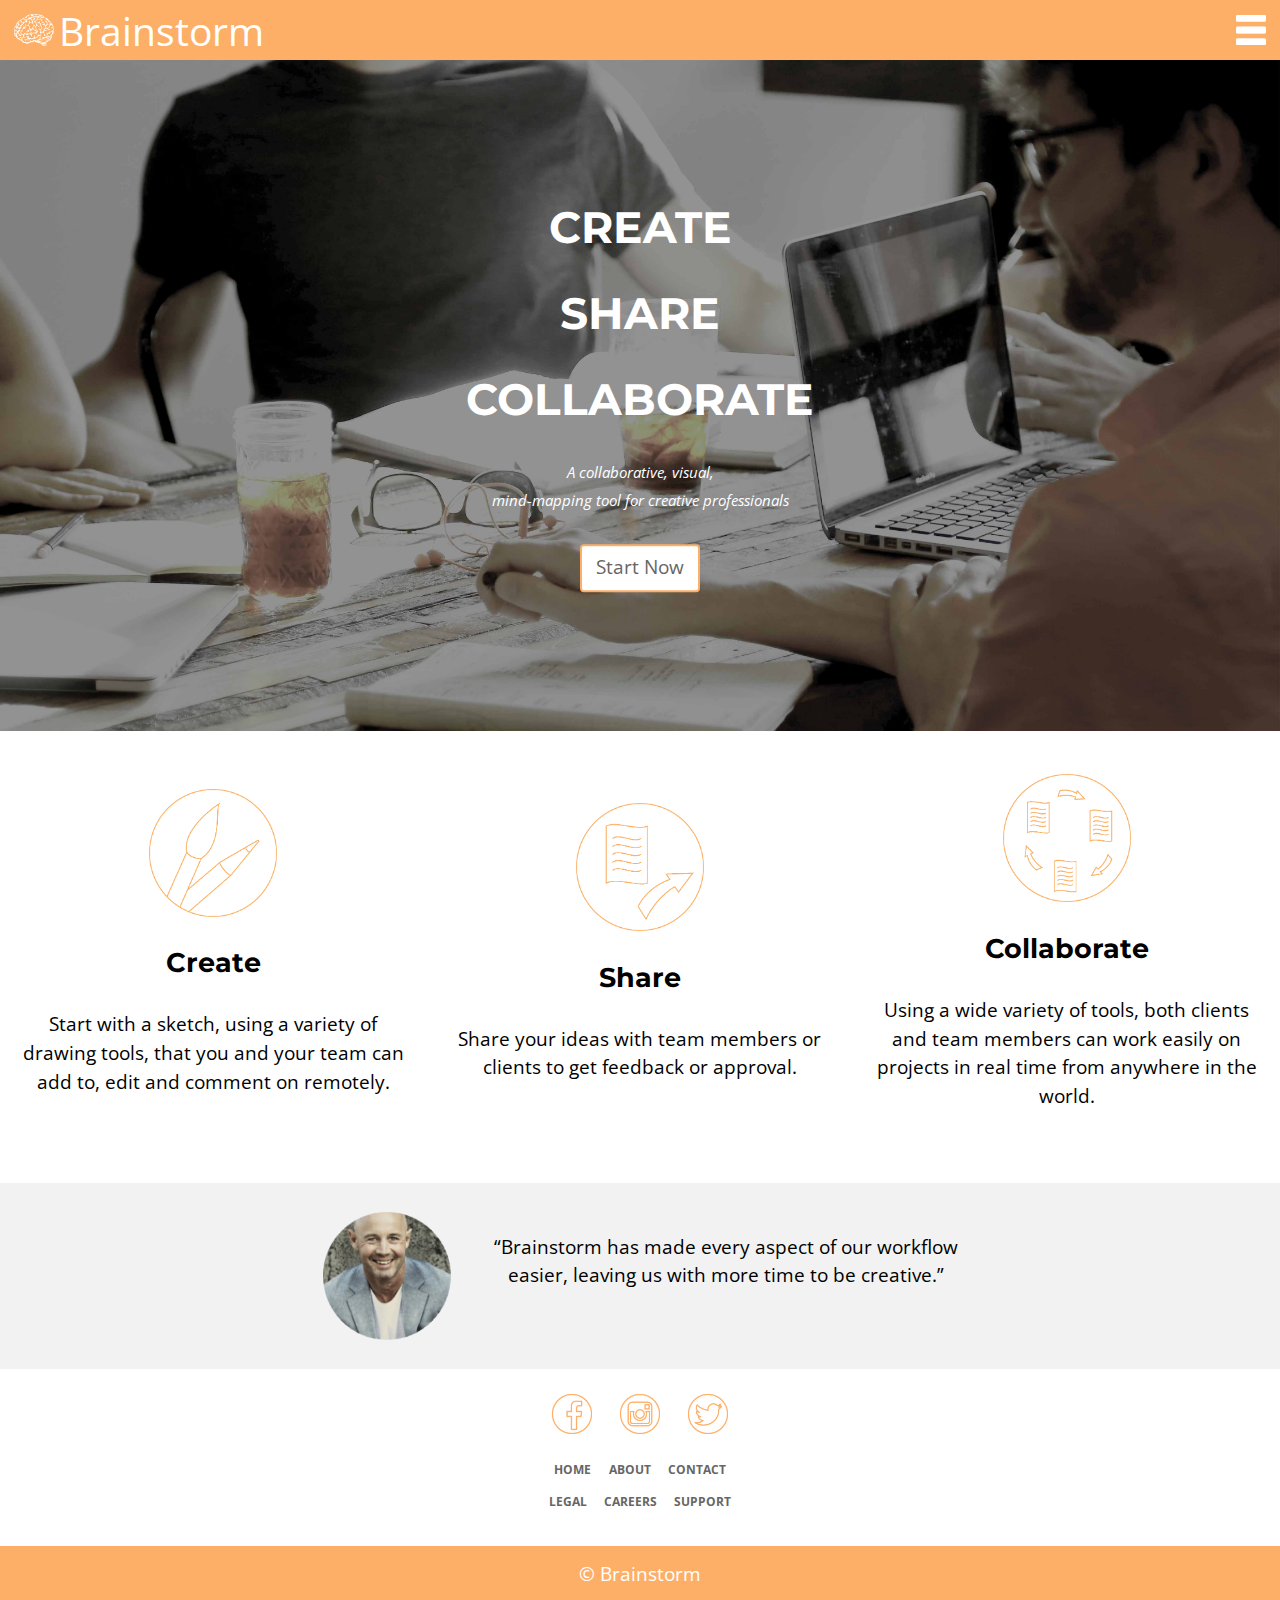
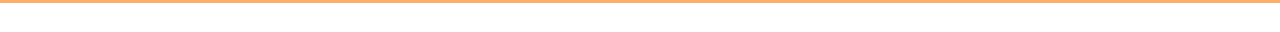
==== index.html @ b79a0430 "Added images and fixed some errors" ====
<!DOCTYPE html>
<html lang="en-ca">
<head>
  <meta charset="utf-8">
  <title>Brainstorm</title>
  <meta name="handheldfriendly" content="true">
  <meta name="mobileoptimized" content="240">
  <meta name="viewport" content="width=device-width,initial-scale=1">
  <link href="css/modules.css" rel="stylesheet">
  <link href="css/grid.css" rel="stylesheet">
  <link href="css/type.css" rel="stylesheet">
  <link href="css/main.css" rel="stylesheet">
  <link href="https://fonts.googleapis.com/css?family=Montserrat:700|Open+Sans:400,400i,700" rel="stylesheet">
</head>
<body>

  <header>
    <div class="grid grid-middle gutter-half headerbar">
      <div class="unit xs-3-4">
        <div class="pad-t-1-2 logowrapper">
          <a href="index.html"><img class="logo" src="images/logo.png" alt=""></a>
        </div>
        <p class="brain zetta push-quarter"><a href="index.html">Brainstorm</a></p>
      </div>
      <div class="unit text-right xs-1-4">
        <nav class="relative">
          <input type="checkbox" class="nav-check" id="nav-check">
          <label class="nav-label pad-t-1-2 pad-b-1-2" for="nav-check">
            <img class="nav-open" src="images/toggle-icon.png" alt="Open Navigation">
            <img class="nav-close" src="images/toggle-close.png" alt="Close Navigation">
          </label>
          <ul class="nav list-group-inline">
            <li class="milli"><a href="features.html">FEATURES</a></li>
            <li class="milli"><a href="pricing">PRICING</a></li>
            <li class="milli"><a href="log-in.html">LOG IN</a></li>
            <li><a class="btn signup-btn" href="sign-up.html">Sign Up</a></li>
          </ul>
        </nav>
      </div>
    </div>
    <div class="push relative">
      <img class="img-1 img-flex" src="images/banner-xsmall.jpg" alt="">
      <img class="img-2 img-flex" src="images/banner-small.jpg" alt="">
      <img class="img-3 img-flex" src="images/banner-medium.jpg" alt="">
      <img class="img-4 img-flex" src="images/banner-large.jpg" alt="">
      <img class="img-5 img-flex" src="images/banner-xlarge.jpg" alt="">
      <div class="absolute pin-c text-center">
        <h1 class="yotta">CREATE</h1>
        <h2 class="yotta">SHARE</h2>
        <h2 class="yotta">COLLABORATE</h2>
        <p class="micro value italic">A collaborative, visual,<br>mind-mapping tool for creative professionals</p>
        <div><a class="btn" href="sign-up.html">Start Now</a></div>
      </div>
    </div>
  </header>

  <main class="grid grid-middle">
    <div class="push island-half text-center unit xs-1 s-1 m-1-2 l-1-3 xl-1-3">
      <i class="icon push i-128"><img src="images/icon-create.png" alt=""></i>
      <h3>Create</h3>
      <p>Start with a sketch, using a variety of drawing tools, that you and your team can add to, edit and comment on remotely.</p>
    </div>
    <div class="push island-half text-center unit xs-1 s-1 m-1-2 l-1-3 xl-1-3">
      <i class="icon push i-128"><img src="images/icon-share.png" alt=""></i>
      <h3>Share</h3>
      <p>Share your ideas with team members or clients to get feedback or approval.</p>
    </div>
    <div class="push island-half text-center unit xs-1 s-1 m-1 l-1-3 xl-1-3">
      <i class="icon push i-128"><img src="images/icon-collaborate.png" alt=""></i>
      <h3>Collaborate</h3>
      <p>Using a wide variety of tools, both clients and team members can work easily on projects in real time from anywhere in the world. </p>
    </div>
  </main>

  <section>
    <div class="max-length push-half grid grid-middle">
      <div class="island text-center unit xs-1 s-1 m-1-4 l-1-4 xl-1-4">
        <i class="icon i-128"><img src="images/person-review-1.png" alt=""></i>
      </div>
      <div class="island-half text-center unit xs-1 s-1 m-3-4 l-3-4 xl-3-4">
        <p>“Brainstorm has made every aspect of our workflow easier, leaving us with more time to be creative.”</p>
      </div>
    </div>
  </section>

  <footer class="text-center">
    <div>
      <ul class="footer list-group-inline">
        <li>
          <a href="#"><img class="social" src="images/social-facebook.png" alt="Facebook"></a>
        </li>
        <li>
          <a href="#"><img class="social" src="images/social-instagram.png" alt="Instagram"></a>
        </li>
        <li>
          <a href="#"><img class="social" src="images/social-twitter.png" alt="Twitter"></a>
        </li>
      </ul>
    </div>
    <div class="push">
      <nav>
        <div class="text-center">
          <ul class="footer-nav list-group-inline">
            <li class="island-quarter bold">HOME</li>
            <li class="island-quarter bold">ABOUT</li>
            <li class="island-quarter bold">CONTACT</li>
          </ul>
        </div>
        <div class="text-center">
          <ul class="footer-nav list-group-inline">
            <li class="island-quarter bold">LEGAL</li>
            <li class="island-quarter bold">CAREERS</li>
            <li class="island-quarter bold">SUPPORT</li>
          </ul>
        </div>
      </nav>
    </div>
    <div class="footerbar">
      <p class="island-half text-center">© Brainstorm</p>
    </div>
  </footer>

</body>
</html>
---- css/modules.css ----
/*
 * Modulifier || Code released under the UNLICENSE
 * Code under other copyrights & licenses listed below.
 * https://modulifier.web-dev.tools/#responsive;images;list-group;embed;media-object;icons;hidden;positioning;nice-lists;forms;buttons;accessibility;print
 */

@-moz-viewport { width: device-width; scale: 1; }
@-ms-viewport { width: device-width; scale: 1; }
@-o-viewport { width: device-width; scale: 1; }
@-webkit-viewport { width: device-width; scale: 1; }
@viewport { width: device-width; scale: 1; }

html {
  box-sizing: border-box;
  -moz-text-size-adjust: 100%;
  -ms-text-size-adjust: 100%;
  -webkit-text-size-adjust: 100%;
  text-size-adjust: 100%;
}

*, *::before, *::after {
  box-sizing: inherit;
}

body {
  margin: 0;
}

article,
aside,
details,
figcaption,
figure,
footer,
header,
main,
menu,
nav,
section,
summary {
  display: block;
}

audio,
canvas,
progress,
video {
  display: inline-block;
  vertical-align: baseline;
}

template {
  display: none;
}

details {
  cursor: pointer;
}

audio:not([controls]) {
  display: none;
  height: 0;
}

a,
area,
button,
input,
label,
select,
textarea,
[tabindex] {
  -ms-touch-action: manipulation;
  touch-action: manipulation;
}

img {
  border: 0;
}

.img-flex {
  display: block;
  width: 100%;
}

svg {
  fill: currentColor;
}

svg:not(:root) {
  overflow: hidden;
}

svg.img-flex {
  width: 100%;
  height: 100%;
}

.image-replacement, .ir {
  overflow: hidden;
  direction: ltr;
  text-align: left;
  text-indent: 100%;
  white-space: nowrap;
}

.list-group, .list-group-inline, .list-group--inline {
  padding-left: 0;
  list-style-type: none;
}

.list-group > dd {
  margin-left: 0;
}

.list-group-inline::before,
.list-group-inline::after,
.list-group--inline::before,
.list-group--inline::after {
  content: "";
  display: table;
}

.list-group-inline::after,
.list-group--inline::after {
  clear: both;
}

.list-group-inline > li,
.list-group--inline > li {
  display: inline-block;
}

.list-group-inline > dt,
.list-group--inline > dt {
  clear: left;
  float: left;
  width: 11em;
}

.list-group-inline > dd,
.list-group--inline > dd {
  float: left;
  min-width: 12em;
}

.embed {
  margin-left: 0;
  margin-right: 0;
  overflow: hidden;
  position: relative;
  width: 100%;
}

.embed-1by1, .embed--1by1 {
  padding-top: 100%; /* Square */
}

.embed-4by3, .embed--4by3 {
  padding-top: 75%; /* Traditional TV/computer screens */
}

.embed-iso216, .embed--iso216 {
  padding-top: 70.92%; /* A-standard paper sizes */
}

.embed-3by2, .embed--3by2 {
  padding-top: 66.6%; /* Classic 35 mm film & most digital photos, landscape */
}

.embed-2by3, .embed--2by3 {
  padding-top: 150%; /* Classic 35 mm film & most digital photos, portrait */
}

.embed-golden, .embed--golden {
  padding-top: 61.8%; /* The Golden Ratio */
}

.embed-16by9, .embed--16by9 {
  padding-top: 56.25%; /* HD TV */
}

.embed-185by100, .embed--185by100 {
  padding-top: 54.05%; /* Common widescreen cinema */
}

.embed-24by10, .embed--24by10 {
  padding-top: 41.667%; /* Widescreen cinema: 2.4:1 */
}

.embed-3by1, .embed--3by1 {
  padding-top: 33.3333%; /* Panorama photos */
}

.embed-4by1, .embed--4by1 {
  padding-top: 25%; /* Polyvision */
}

.embed-5by1, .embed--5by1 {
  padding-top: 20%; /* Really wide... */
}

.embed-item, .to__item {
  min-height: 100%;
  left: 0;
  position: absolute;
  top: 0;
  width: 100%;
}

.media {
  overflow: hidden;
}

.media-img, .media__img {
  float: left;
}

.media-img-reversed, .media__img--reversed {
  float: right;
}

.media-img-stacked, .media__img--stacked {
  float: none;
}

.media-body, .media__body {
  overflow: hidden;
  min-width: 12em; /* Slightly less than 200px, responsiveness built in */
}

.icon {
  display: inline-block;
  position: relative;
  background: transparent none no-repeat center center;
  background-size: contain;
  vertical-align: middle;
}

.i-16, .i--16 {
  height: 16px;
  width: 16px;
}

.i-18, .i--18 {
  height: 18px;
  width: 18px;
}

.i-24, .i--24 {
  height: 24px;
  width: 24px;
}

.i-32, .i--32 {
  height: 32px;
  width: 32px;
}

.i-48, .i--48 {
  height: 48px;
  width: 48px;
}

.i-64, .i--64 {
  height: 64px;
  width: 64px;
}

.i-96, .i--96 {
  height: 96px;
  width: 96px;
}

.i-128, .i--128 {
  height: 128px;
  width: 128px;
}

.i-192, .i--192 {
  height: 192px;
  width: 192px;
}

.i-256, .i--256 {
  height: 256px;
  width: 256px;
}

.icon img,
.icon svg {
  left: 0;
  height: 100%;
  position: absolute;
  top: 0;
  width: 100%;
  fill: currentColor;
}

.icon-label {
  vertical-align: middle;
}

.icon-link,
.icon-link:focus,
.icon-link:hover {
  text-decoration: none;
}

[hidden], .hidden {
  /* stylelint-disable declaration-no-important */
  display: none !important;
  visibility: hidden !important;
  /* stylelint-enable */
}

.visually-hidden {
  height: 1px;
  margin: -1px;
  overflow: hidden;
  padding: 0;
  position: absolute;
  width: 1px;
  border: 0;
  clip: rect(0 0 0 0);
}

.visually-hidden.focusable:active, .visually-hidden.focusable:focus {
  height: auto;
  margin: 0;
  overflow: visible;
  position: static;
  width: auto;
  clip: auto;
}

.invisible {
  visibility: hidden;
}

.chop,
.crop {
  overflow: hidden;
}

.truncate {
  max-width: 100%;
  overflow: hidden;
  width: 100%;
  text-overflow: ellipsis;
  white-space: nowrap;
}

.scrollable {
  max-width: 100%;
  overflow-x: auto;
  overflow-y: hidden;
  -webkit-overflow-scrolling: touch;
}

.clearfix::after {
  content: " ";
  display: block;
  clear: both;
}

.left {
  float: left;
}

.right {
  float: right;
}

.center-text,
.center-flow {
  text-align: center;
}

.center-block {
  margin-left: auto;
  margin-right: auto;
}

.no-auto-margins,
.not-centered {
  margin-left: 0;
  margin-right: 0;
}

.center-content,
.center-content-vertical,
.center-contents,
.center-contents-vertical {
  display: -webkit-flex;
  display: -ms-flexbox;
  display: flex;
  -webkit-justify-content: center;
  -ms-flex-pack: center;
  justify-content: center;
  -webkit-align-items: center;
  -ms-flex-align: center;
  align-items: center;
  -webkit-align-content: center;
  -ms-flex-line-pack: center;
  align-content: center;
  -webkit-flex-direction: column wrap;
  -ms-flex-direction: column wrap;
  flex-flow: column wrap;
}

.center-content-horizontal,
.center-contents-horizontal {
  display: -webkit-flex;
  display: -ms-flexbox;
  display: flex;
  -webkit-justify-content: center;
  -ms-flex-pack: center;
  justify-content: center;
  -webkit-align-items: center;
  -ms-flex-align: center;
  align-items: center;
  -webkit-align-content: center;
  -ms-flex-line-pack: center;
  align-content: center;
  -webkit-flex-direction: row wrap;
  -ms-flex-direction: row wrap;
  flex-flow: row wrap;
}

.inline {
  display: inline;
}

.block {
  display: block;
}

.inline-block, .ib {
  display: inline-block;
}

.valign-top {
  vertical-align: top;
}

.valign-bottom {
  vertical-align: bottom;
}

.valign-middle {
  vertical-align: middle;
}

.fixed {
  position: fixed;
}

.relative {
  position: relative;
}

[class*="pin-"],
.absolute {
  position: absolute;
}

.static {
  position: static;
}

.zindex-1 {
  z-index: 1;
}

.zindex-2 {
  z-index: 2;
}

.zindex-3 {
  z-index: 3;
}

.zindex-1000 {
  z-index: 1000;
}

.pin-top-left,
.pin-left-top,
.pin-tl,
.pin-lt {
  top: 0;
  left: 0;
}

.pin-top-right,
.pin-right-top,
.pin-tr,
.pin-rt {
  top: 0;
  right: 0;
}

.pin-bottom-left,
.pin-left-bottom,
.pin-bl,
.pin-lb {
  bottom: 0;
  left: 0;
}

.pin-bottom-right,
.pin-right-bottom,
.pin-br,
.pin-rb {
  bottom: 0;
  right: 0;
}

.pin-top-center,
.pin-center-top,
.pin-tc,
.pin-ct {
  left: 50%;
  top: 0;
  transform: translateX(-50%);
}

.pin-bottom-center,
.pin-center-bottom,
.pin-bc,
.pin-cb {
  bottom: 0;
  left: 50%;
  transform: translateX(-50%);
}

.pin-center-left,
.pin-left-center,
.pin-cl,
.pin-lc {
  left: 0;
  top: 50%;
  transform: translateY(-50%);
}

.pin-center-right,
.pin-right-center,
.pin-cr,
.pin-rc {
  right: 0;
  top: 50%;
  transform: translateY(-50%);
}

.pin-center, .pin-c {
  left: 50%;
  top: 50%;
  transform: translate(-50%, -50%);
}

.width-quarter, .w-1-4 {
  width: 25%;
}

.width-half, .w-1-2 {
  width: 50%;
}

.width-full, .w-1 {
  width: 100%;
}

.height-quarter, .h-1-4 {
  height: 25%;
}

.height-half, .h-1-2 {
  height: 50%;
}

.height-full, .h-1 {
  height: 100%;
}

ul {
  list-style-type: none;
}

ul > li::before {
  content: "·";
  float: left;
  margin-left: -1.6em;
  width: 1.3em;
  text-align: right;
}

ol {
  counter-reset: ol-simple-numbers;
  list-style-type: none;
}

ol > li::before {
  float: left;
  margin-left: -1.6em;
  width: 1.3em;
  counter-increment: ol-simple-numbers;
  content: counter(ol-simple-numbers);
  text-align: right;
}

.list-group > li::before,
.list-group-inline > li::before,
.list-group--inline > li::before {
  content: none;
}

/* stylelint-disable no-descending-specificity */

/*
 * (c) Nicolas Gallagher and Jonathan Neal of Normalize.css || MIT License
 *     https://necolas.github.io/normalize.css/
 */

button,
input,
optgroup,
select,
textarea {
  color: inherit;
  font: inherit;
  margin: 0;
}

button,
input {
  overflow: visible;
}

button,
select {
  text-transform: none;
}

button,
html [type="button"],
[type="reset"],
[type="submit"] {
  -webkit-appearance: button;
  cursor: pointer;
}

button[disabled],
html input[disabled] {
  cursor: default;
}

button::-moz-focus-inner,
input::-moz-focus-inner {
  border: 0;
  padding: 0;
}

[type="checkbox"],
[type="radio"] {
  opacity: 0;
  position: absolute;
  height: 1px;
  width: 1px;
}

[type="number"]::-webkit-inner-spin-button,
[type="number"]::-webkit-outer-spin-button {
  height: auto;
}

[type="search"]::-webkit-search-cancel-button,
[type="search"]::-webkit-search-decoration {
  -webkit-appearance: none;
}

fieldset {
  padding-left: 0;
  padding-right: 0;

  border: 0;
  border-top: 2px solid #666;
}

legend {
  color: inherit;
  display: table;
  max-width: 100%;
  padding: 0 .3em 0 0;
  white-space: normal;

  border: 0;

  font-weight: bold;
}

optgroup {
  font-weight: bold;
}

::-webkit-input-placeholder {
  color: inherit;
  opacity: .54;
}

::-webkit-file-upload-button {
  -webkit-appearance: button;
  font: inherit;
}

/* End Normalize.css code */

label,
.label-block {
  display: block;
  cursor: pointer;
}

[type="checkbox"] + label,
[type="radio"] + label,
.label-inline {
  display: inline-block;
}

input:not([type]),
[type="text"],
[type="number"],
[type="search"],
[type="url"],
[type="email"],
[type="password"],
[type="tel"],
[type="datetime-local"],
[type="month"],
[type="week"],
[type="date"],
[type="time"],
[type="range"],
select,
textarea {
  -moz-appearance: none;
  -webkit-appearance: none;
  appearance: none;
}

input,
textarea {
  display: block;
  width: 100%;

  background-color: #fff;
  border: 2px solid #666;
  border-radius: 0;

  vertical-align: middle;
}

label {
  vertical-align: middle;
}

textarea {
  max-width: 100%;
  min-height: 4em;
  overflow: auto;
}

[type="color"] {
  display: inline-block;
  width: 2em;
}

select {
  display: block;
  width: 100%;

  background-image: url("data:image/svg+xml,%3Csvg xmlns='http://www.w3.org/2000/svg' width='256' height='256' viewBox='0 0 256 256'%3E%3Cpath fill='none' stroke='%23000' stroke-miterlimit='10' stroke-width='70' d='M36.3 82.1l91.9 91.8 91.5-91.8'/%3E%3C/svg%3E");
  background-repeat: no-repeat;
  background-position: calc(100% - .4em) center;
  background-size: 18px auto;
  background-color: #fff;
  border: 2px solid #666;
  border-radius: 0;
}

[type="checkbox"] + label::before {
  content: " ";
  display: inline-block;
  height: 1.8em;
  margin-right: .3em;
  position: relative;
  vertical-align: middle;
  top: -.1em;
  width: 1.8em;

  background-color: #fff;
  background-size: cover;
  border: 2px solid #666;

  line-height: inherit;
}

[type="checkbox"]:checked + label::before {
  background-image: url("data:image/svg+xml,%3Csvg xmlns='http://www.w3.org/2000/svg' width='256' height='256' viewBox='0 0 256 256'%3E%3Cpath fill='none' stroke='%23000' stroke-miterlimit='10' stroke-width='50' d='M49.9 130.1l50.8 50.7L206.1 75.2'/%3E%3C/svg%3E");
}

[type="checkbox"]:focus + label::before {
  outline: 3px solid #000;
  z-index: 1000;
}

[type="radio"] + label::before {
  content: " ";
  display: inline-block;
  height: 1.8em;
  margin-right: .3em;
  position: relative;
  vertical-align: middle;
  top: -.1em;
  width: 1.8em;

  background-color: #fff;
  background-size: cover;
  border: 2px solid #666;
  border-radius: 50%;

  line-height: inherit;
}

[type="radio"]:checked + label::before {
  background-image: url("data:image/svg+xml,%3Csvg xmlns='http://www.w3.org/2000/svg' width='256' height='256' viewBox='0 0 256 256'%3E%3Ccircle cx='128' cy='128' r='70.4'/%3E%3C/svg%3E");
}

[type="radio"]:focus + label::before,
[type="radio"] + label:focus::before {
  box-shadow: 0 0 0 3px #000;
  z-index: 1000;
}

[type="range"] {
  border: 0;
  background-color: #fff;
}

[type="range"]::-webkit-slider-runnable-track {
  height: 6px;

  -webkit-appearance: none;
  appearance: none;
  background-color: #ccc;
  border: 0;
  border-radius: 3px;
}

[type="range"]:active::-webkit-slider-runnable-track {
  background-color: #ccc;
}

[type="range"]::-moz-range-track {
  height: 6px;

  -moz-appearance: none;
  appearance: none;
  background-color: #ccc;
  border: 0;
  border-radius: 3px;
}

[type="range"]:active::-moz-range-track {
  background-color: #ccc;
}

[type="range"]::-ms-track {
  height: 6px;

  -ms-appearance: none;
  appearance: none;
  background-color: #ccc;
  border: 0;
  border-radius: 3px;
}

[type="range"]:active::-ms-track {
  background-color: #ccc;
}

[type="range"]::-webkit-slider-thumb {
  margin-top: -4px;
  height: 16px;
  width: 16px;

  -webkit-appearance: none;
  appearance: none;
  background-color: #000;
  border: none;
  border-radius: 50%;
}

[type="range"]:hover::-webkit-slider-thumb {
  background-color: #000;
}

[type="range"]:active::-webkit-slider-thumb {
  background-color: #000;
}

[type="range"]::-moz-range-thumb {
  margin-top: -4px;
  height: 16px;
  width: 16px;

  -webkit-appearance: none;
  appearance: none;
  background-color: #000;
  border: none;
  border-radius: 50%;
}

[type="range"]:hover::-moz-range-thumb {
  background-color: #000;
}

[type="range"]:active::-moz-range-thumb {
  background-color: #000;
}

[type="range"]::-ms-thumb {
  margin-top: -4px;
  height: 16px;
  width: 16px;

  -webkit-appearance: none;
  appearance: none;
  background-color: #000;
  border: none;
  border-radius: 50%;
}

[type="range"]:hover::-ms-thumb {
  background-color: #000;
}

[type="range"]:active::-ms-thumb {
  background-color: #000;
}

[type="checkbox"].hide-custom-input + label::before,
[type="checkbox"] + .hide-custom-input::before,
[type="radio"].hide-custom-input + label::before,
[type="radio"] + .hide-custom-input::before {
  content: none;
  display: none;
}

/* stylelint-enable */

.link-box {
  display: block;
  text-decoration: none;
}

button,
.btn {
  cursor: pointer;
  display: inline-block;
  margin: 0;
  overflow: visible;
  padding: .375em .75em .42em;
  -webkit-appearance: none;
  -moz-appearance: none;
  appearance: none;
  background-color: #333;
  border-radius: 4px;
  border: 3px solid #333;
  color: #fff;
  font: inherit;
  text-decoration: none;
  text-transform: none;
}

button::-moz-focus-inner {
  border: 0;
  padding: 0;
}

button:focus,
button:hover,
.btn:focus,
.btn:hover {
  background-color: #000;
  border-color: #000;
  color: #fff;
}

button[disabled] {
  cursor: default;
}

.btn-light, .btn--light {
  background-color: #e2e2e2;
  border-color: #e2e2e2;
  color: #000;
}

.btn-light:focus,
.btn-light:hover,
.btn--light:focus,
.btn--light:hover {
  background-color: #666;
  border-color: #666;
  color: #fff;
}

.btn-ghost,
.btn--ghost {
  background-color: transparent;
  border-color: #333;
  color: #000;
}

.btn-ghost:focus,
.btn-ghost:hover,
.btn--ghost:focus,
.btn--ghost:hover {
  background-color: #e2e2e2;
  border-color: #000;
  color: #000;
}

.btn-link {
  display: inline;
  padding: 0;
  background-color: transparent;
  border-radius: 0;
  border: 0;
  color: inherit;
}

.btn-link:focus,
.btn-link:hover {
  background-color: transparent;
  color: inherit;
}

a:hover, a:active {
  outline: none;
}

a:focus,
[tabindex="0"]:focus,
details:focus,
summary:focus,
input:focus,
textarea:focus,
button:focus,
select:focus {
  outline: 3px solid #000;
  outline-offset: 0;
}

a:focus, [tabindex="0"]:focus {
  outline-offset: 3px;
}

.skip-links {
  margin: 0;
  padding: 0;
  list-style-type: none;
}

.skip-links > li::before {
  content: none; /* Remove the bullets if nice lists is selected */
}

.skip-links a,
.skip-links button {
  padding: .5em .75em;
  position: absolute;
  top: -10em;
  z-index: 10000; /* To make sure they're always on top */
  background-color: #000;
  border: 0;
  color: #fff;
  font-size: 1.125rem;
  font-weight: bold;
  text-decoration: none;
}

.skip-links a:focus,
.skip-links button:focus {
  outline-offset: 3px;
  top: 0;
}

[aria-busy="true"] {
  cursor: progress;
}

[aria-controls] {
  cursor: pointer;
}

[aria-disabled] {
  cursor: default;
}

.print-only {
  display: none;
  visibility: hidden;
}

@media print {

  .no-print {
    display: none;
    visibility: hidden;
  }

  .print-only {
    display: block;
    visibility: visible;
  }

  /*
   * (c) HTML5 Boilerplate || MIT License
   *     https://html5boilerplate.com/
   */

  /* stylelint-disable declaration-no-important */

  *, *::before, *::after, *::first-letter, *::first-line {
    background: none transparent !important;
    color: #000 !important;
    box-shadow: none !important;
    text-shadow: none !important;
  }

  /* stylelint-enable */

  a, a:visited {
    text-decoration: underline;
  }

  a[href]::after {
    content: " (" attr(href) ")";
  }

  abbr[title]::after {
    content: " (" attr(title) ")";
  }

  a[href^="#"]::after,
  a[href^="javascript:"]::after {
    content: "";
  }

  pre, blockquote {
    page-break-inside: avoid;
  }

  thead {
    display: table-header-group;
  }

  tr, img {
    page-break-inside: avoid;
  }

  p, h1, h2, h3, h4, h5, h6 {
    orphans: 3;
    widows: 3;
  }

  h1, h2, h3, h4, h5, h6 {
    page-break-after: avoid;
  }

  /* End HTML5 Boilerplate code */
}
---- css/grid.css ----
/*
  Gridifier || Code released under the UNLICENSE
  https://gridifier.web-dev.tools/#xs,4,0,0,0;s,4,25,0,0;m,4,38,1,1;l,4,60,1,1;xl,4,6020,1,1
*/

.grid {
  margin: 0;
  padding: 0;
  letter-spacing: -.31em;
  text-rendering: optimizeSpeed;
  display: -webkit-flex;
  display: -ms-flexbox;
  display: flex;
  -webkit-flex-flow: row wrap;
  -ms-flex-flow: row wrap;
  flex-flow: row wrap;
}

.grid-bottom {
  -webkit-align-items: flex-end;
  -ms-align-items: flex-end;
  align-items: flex-end;
}

.grid-middle {
  -webkit-align-items: center;
  -ms-align-items: center;
  align-items: center;
}

.grid-stretch {
  -webkit-align-items: stretch;
  -ms-align-items: stretch;
  align-items: stretch;
}

.opera-only :-o-prefocus,
.grid {
  word-spacing: -.43em;
}

.unit {
  letter-spacing: normal;
  text-rendering: auto;
  vertical-align: top;
  word-spacing: normal;
  display: inline-block;
  visibility: visible;
}

.grid-bottom .unit {
  vertical-align: bottom;
}

.grid-middle .unit {
  vertical-align: middle;
}

[class*="unit-push-"],
[class*="unit-pull-"] {
  position: relative;
}

.unit-xs-hidden {
  display: none;
  visibility: hidden;
}

.unit-xs-centered {
  margin: 0 auto;
}

.unit-xs-1,
.xs-1 {
  display: block;
  visibility: visible;
  width: 100%;
}

.unit-xs-1-2,
.xs-1-2 {
  width: 50%;
}

.unit-xs-1-3,
.xs-1-3 {
  width: 33.3333%;
}

.unit-xs-2-3,
.xs-2-3 {
  width: 66.6667%;
}

.unit-xs-1-4,
.xs-1-4 {
  width: 25%;
}

.unit-xs-3-4,
.xs-3-4 {
  width: 75%;
}

.unit-xs-1-2,
.xs-1-2,
.unit-xs-1-3,
.xs-1-3,
.unit-xs-2-3,
.xs-2-3,
.unit-xs-1-4,
.xs-1-4,
.unit-xs-3-4,
.xs-3-4 {
  display: inline-block;
  visibility: visible;
}

@media only screen and (min-width: 25em) {

  .unit-s-hidden {
    display: none;
    visibility: hidden;
  }

  .unit-s-centered {
    margin: 0 auto;
  }

  .unit-s-1,
  .s-1 {
    display: block;
    visibility: visible;
    width: 100%;
  }

  .unit-s-1-2,
  .s-1-2 {
    width: 50%;
  }

  .unit-s-1-3,
  .s-1-3 {
    width: 33.3333%;
  }

  .unit-s-2-3,
  .s-2-3 {
    width: 66.6667%;
  }

  .unit-s-1-4,
  .s-1-4 {
    width: 25%;
  }

  .unit-s-3-4,
  .s-3-4 {
    width: 75%;
  }

  .unit-s-1-2,
  .s-1-2,
  .unit-s-1-3,
  .s-1-3,
  .unit-s-2-3,
  .s-2-3,
  .unit-s-1-4,
  .s-1-4,
  .unit-s-3-4,
  .s-3-4 {
    display: inline-block;
    visibility: visible;
  }

}

@media only screen and (min-width: 38em) {

  .unit-m-hidden {
    display: none;
    visibility: hidden;
  }

  .unit-m-centered {
    margin: 0 auto;
  }

  .unit-m-1,
  .m-1 {
    display: block;
    visibility: visible;
    width: 100%;
  }

  .unit-offset-m-0 {
    margin-left: 0;
  }

  .unit-push-m-0,
  .unit-pull-m-0 {
    left: 0;
  }

  .unit-m-1-2,
  .m-1-2 {
    width: 50%;
  }

  .unit-offset-m-1-2 {
    margin-left: 50%;
  }

  .unit-push-m-1-2 {
    left: 50%;
  }

  .unit-pull-m-1-2 {
    left: -50%;
  }

  .unit-m-1-3,
  .m-1-3 {
    width: 33.3333%;
  }

  .unit-offset-m-1-3 {
    margin-left: 33.3333%;
  }

  .unit-push-m-1-3 {
    left: 33.3333%;
  }

  .unit-pull-m-1-3 {
    left: -33.3333%;
  }

  .unit-m-2-3,
  .m-2-3 {
    width: 66.6667%;
  }

  .unit-offset-m-2-3 {
    margin-left: 66.6667%;
  }

  .unit-push-m-2-3 {
    left: 66.6667%;
  }

  .unit-pull-m-2-3 {
    left: -66.6667%;
  }

  .unit-m-1-4,
  .m-1-4 {
    width: 25%;
  }

  .unit-offset-m-1-4 {
    margin-left: 25%;
  }

  .unit-push-m-1-4 {
    left: 25%;
  }

  .unit-pull-m-1-4 {
    left: -25%;
  }

  .unit-m-3-4,
  .m-3-4 {
    width: 75%;
  }

  .unit-offset-m-3-4 {
    margin-left: 75%;
  }

  .unit-push-m-3-4 {
    left: 75%;
  }

  .unit-pull-m-3-4 {
    left: -75%;
  }

  .unit-m-1-2,
  .m-1-2,
  .unit-m-1-3,
  .m-1-3,
  .unit-m-2-3,
  .m-2-3,
  .unit-m-1-4,
  .m-1-4,
  .unit-m-3-4,
  .m-3-4 {
    display: inline-block;
    visibility: visible;
  }

}

@media only screen and (min-width: 60em) {

  .unit-l-hidden {
    display: none;
    visibility: hidden;
  }

  .unit-l-centered {
    margin: 0 auto;
  }

  .unit-l-1,
  .l-1 {
    display: block;
    visibility: visible;
    width: 100%;
  }

  .unit-offset-l-0 {
    margin-left: 0;
  }

  .unit-push-l-0,
  .unit-pull-l-0 {
    left: 0;
  }

  .unit-l-1-2,
  .l-1-2 {
    width: 50%;
  }

  .unit-offset-l-1-2 {
    margin-left: 50%;
  }

  .unit-push-l-1-2 {
    left: 50%;
  }

  .unit-pull-l-1-2 {
    left: -50%;
  }

  .unit-l-1-3,
  .l-1-3 {
    width: 33.3333%;
  }

  .unit-offset-l-1-3 {
    margin-left: 33.3333%;
  }

  .unit-push-l-1-3 {
    left: 33.3333%;
  }

  .unit-pull-l-1-3 {
    left: -33.3333%;
  }

  .unit-l-2-3,
  .l-2-3 {
    width: 66.6667%;
  }

  .unit-offset-l-2-3 {
    margin-left: 66.6667%;
  }

  .unit-push-l-2-3 {
    left: 66.6667%;
  }

  .unit-pull-l-2-3 {
    left: -66.6667%;
  }

  .unit-l-1-4,
  .l-1-4 {
    width: 25%;
  }

  .unit-offset-l-1-4 {
    margin-left: 25%;
  }

  .unit-push-l-1-4 {
    left: 25%;
  }

  .unit-pull-l-1-4 {
    left: -25%;
  }

  .unit-l-3-4,
  .l-3-4 {
    width: 75%;
  }

  .unit-offset-l-3-4 {
    margin-left: 75%;
  }

  .unit-push-l-3-4 {
    left: 75%;
  }

  .unit-pull-l-3-4 {
    left: -75%;
  }

  .unit-l-1-2,
  .l-1-2,
  .unit-l-1-3,
  .l-1-3,
  .unit-l-2-3,
  .l-2-3,
  .unit-l-1-4,
  .l-1-4,
  .unit-l-3-4,
  .l-3-4 {
    display: inline-block;
    visibility: visible;
  }

}

@media only screen and (min-width: 6020em) {

  .unit-xl-hidden {
    display: none;
    visibility: hidden;
  }

  .unit-xl-centered {
    margin: 0 auto;
  }

  .unit-xl-1,
  .xl-1 {
    display: block;
    visibility: visible;
    width: 100%;
  }

  .unit-offset-xl-0 {
    margin-left: 0;
  }

  .unit-push-xl-0,
  .unit-pull-xl-0 {
    left: 0;
  }

  .unit-xl-1-2,
  .xl-1-2 {
    width: 50%;
  }

  .unit-offset-xl-1-2 {
    margin-left: 50%;
  }

  .unit-push-xl-1-2 {
    left: 50%;
  }

  .unit-pull-xl-1-2 {
    left: -50%;
  }

  .unit-xl-1-3,
  .xl-1-3 {
    width: 33.3333%;
  }

  .unit-offset-xl-1-3 {
    margin-left: 33.3333%;
  }

  .unit-push-xl-1-3 {
    left: 33.3333%;
  }

  .unit-pull-xl-1-3 {
    left: -33.3333%;
  }

  .unit-xl-2-3,
  .xl-2-3 {
    width: 66.6667%;
  }

  .unit-offset-xl-2-3 {
    margin-left: 66.6667%;
  }

  .unit-push-xl-2-3 {
    left: 66.6667%;
  }

  .unit-pull-xl-2-3 {
    left: -66.6667%;
  }

  .unit-xl-1-4,
  .xl-1-4 {
    width: 25%;
  }

  .unit-offset-xl-1-4 {
    margin-left: 25%;
  }

  .unit-push-xl-1-4 {
    left: 25%;
  }

  .unit-pull-xl-1-4 {
    left: -25%;
  }

  .unit-xl-3-4,
  .xl-3-4 {
    width: 75%;
  }

  .unit-offset-xl-3-4 {
    margin-left: 75%;
  }

  .unit-push-xl-3-4 {
    left: 75%;
  }

  .unit-pull-xl-3-4 {
    left: -75%;
  }

  .unit-xl-1-2,
  .xl-1-2,
  .unit-xl-1-3,
  .xl-1-3,
  .unit-xl-2-3,
  .xl-2-3,
  .unit-xl-1-4,
  .xl-1-4,
  .unit-xl-3-4,
  .xl-3-4 {
    display: inline-block;
    visibility: visible;
  }

}

.unit-content-distribute,
.content-distribute {
  display: -ms-flexbox;
  display: -webkit-flex;
  display: flex;
  -ms-flex-direction: column;
  -webkit-flex-direction: column;
  flex-direction: column;
  -ms-flex-pack: justify;
  -webkit-justify-content: space-between;
  justify-content: space-between;
}

.unit-content-center,
.unit-content-center-vertical {
  display: -webkit-flex;
  display: -ms-flexbox;
  display: flex;
  -webkit-justify-content: center;
  -ms-flex-pack: center;
  justify-content: center;
  -webkit-align-items: center;
  -ms-flex-align: center;
  align-items: center;
  -webkit-align-content: center;
  -ms-flex-line-pack: center;
  align-content: center;
  -webkit-flex-direction: column wrap;
  -ms-flex-direction: column wrap;
  flex-flow: column wrap;
}

.unit-content-center-horizontal {
  display: -webkit-flex;
  display: -ms-flexbox;
  display: flex;
  -webkit-justify-content: center;
  -ms-flex-pack: center;
  justify-content: center;
  -webkit-align-items: center;
  -ms-flex-align: center;
  align-items: center;
  -webkit-align-content: center;
  -ms-flex-line-pack: center;
  align-content: center;
  -webkit-flex-direction: row wrap;
  -ms-flex-direction: row wrap;
  flex-flow: row wrap;
}

.content-fill,
.content-stretch {
  -ms-flex-grow: 2;
  -webkit-flex-grow: 2;
  flex-grow: 2;
  max-width: 100%; /* @bugfix: IE 10, 11 */
}

.content-shrink {
  -ms-align-self: center;
  -webkit-align-self: center;
  align-self: center;
}
---- css/type.css ----
/*
  Typografier || Code released under the UNLICENSE
  https://typografier.web-dev.tools/#0,100,1.3,1.067,0;38,110,1.4,1.125,1;60,120,1.5,1.125,1;90,130,1.5,1.125,1
*/

html {
  font-size: 100%;
  line-height: 1.3;
}

a {
  background-color: transparent;
  -webkit-text-decoration-skip: objects;
}

sub,
sup {
  font-size: 75%;
  line-height: 1px;
  position: relative;
  vertical-align: baseline;
}

sup {
  top: -.5em;
}

sub {
  bottom: -.25em;
}

pre,
code,
kbd,
samp {
  font-size: 100%;
}

abbr[title] {
  border-bottom: none;
  text-decoration: underline;
  text-decoration: underline dotted;
}

b,
strong {
  font-weight: bold;
}

dfn,
caption {
  font-style: italic;
}

hr {
  border: 0;
  border-top: 2px solid #000;
  height: 0;
}

table {
  border-collapse: collapse;
  border-spacing: 0;
  width: 100%;
  table-layout: fixed;
}

caption {
  text-align: left;
}

th,
td {
  border-bottom: 1px solid #000;
  text-align: left;
  vertical-align: top;
}

thead th {
  vertical-align: bottom;

  border-bottom-width: 2px;
}

.text-left {
  text-align: left;
}

.text-right {
  text-align: right;
}

.text-center {
  text-align: center;
}

.normal {
  font-weight: normal;
  font-style: normal;
}

.not-bold {
  font-weight: normal;
}

.not-italic {
  font-style: normal;
}

.bold {
  font-weight: bold;
}

.italic {
  font-style: italic;
}

.text-upper {
  text-transform: uppercase;
}

.text-lower {
  text-transform: lowercase;
}

.wrapper {
  margin-left: auto;
  margin-right: auto;
  max-width: 52em;
  width: 100%;
}

.wrapper-no-center {
  max-width: 52em;
  width: 100%;
}

.max-length {
  margin-left: auto;
  margin-right: auto;
  max-width: 36em;
  width: 100%;
}

.max-length-no-center {
  max-width: 36em;
  width: 100%;
}

h1,
h2,
h3,
h4,
h5,
h6,
p,
ul,
ol,
dl,
dd,
figure,
blockquote,
details,
hr,
fieldset,
pre,
table,
caption {
  margin: 0 0 1.3rem;
}

.yotta {
  font-size: 1.5745rem;
  line-height: 2.275rem;
}

.zetta {
  font-size: 1.4757rem;
  line-height: 1.95rem;
}

h1,
.exa {
  font-size: 1.383rem;
  line-height: 1.95rem;
}

h2,
.peta {
  font-size: 1.2962rem;
  line-height: 1.95rem;
}

h3,
.tera {
  font-size: 1.2148rem;
  line-height: 1.625rem;
}

h4,
.giga {
  font-size: 1.1385rem;
  line-height: 1.625rem;
}

h5,
.mega {
  font-size: 1.067rem;
  line-height: 1.625rem;
}

h6,
.kilo,
input,
textarea {
  font-size: 1rem;
  line-height: 1.3rem;
}

small,
.milli {
  font-size: .9372rem;
  line-height: 1.3rem;
}

.micro {
  font-size: .8784rem;
  line-height: 1.3rem;
}

ul {
  padding-left: 1em;
}

ol {
  padding-left: 1.6em;
}

input,
option,
select {
  height: calc(1.3rem + .1625rem + .1625rem);
}

[type="color"] {
  width: calc(1.3rem + .1625rem + .1625rem);
}

[type="checkbox"],
[type="radio"] {
  display: inline-block;
  height: auto;
  width: auto;
}

.push {
  margin-bottom: 1.3rem;
}

.push-none,
.push-0 {
  margin-bottom: 0;
}

.push-double,
.push-2 {
  margin-bottom: 2.6rem;
}

.push-half,
.push-1-2 {
  margin-bottom: .65rem;
}

.push-quarter,
.push-1-4 {
  margin-bottom: .325rem;
}

.push-eighth,
.push-1-8 {
  margin-bottom: .1625rem;
}

.push-right-eighth,
.push-r-1-8 {
  margin-right: .1625rem;
}

.push-right-quarter,
.push-r-1-4 {
  margin-right: .325rem;
}

.push-right-half,
.push-r-1-2 {
  margin-right: .65rem;
}

.push-right,
.push-r {
  margin-right: 1.3rem;
}

.pad-top,
.pad-t {
  padding-top: 1.3rem;
}

.pad-bottom,
.pad-b {
  padding-bottom: 1.3rem;
}

.pad-top-double,
.pad-t-2 {
  padding-top: 2.6rem;
}

.pad-bottom-double,
.pad-b-2 {
  padding-bottom: 2.6rem;
}

.pad-top-half,
.pad-t-1-2 {
  padding-top: .65rem;
}

.pad-bottom-half,
.pad-b-1-2 {
  padding-bottom: .65rem;
}

.pad-top-quarter,
.pad-t-1-4 {
  padding-top: .325rem;
}

.pad-bottom-quarter,
.pad-b-1-4 {
  padding-bottom: .325rem;
}

.pad-top-eighth,
.pad-t-1-8 {
  padding-top: .1625rem;
}

.pad-bottom-eighth,
.pad-b-1-8 {
  padding-bottom: .1625rem;
}

.island {
  padding: 1.3rem;
}

.island-double,
.island-2 {
  padding: 2.6rem;
}

.island-half,
.island-1-2 {
  padding: .65rem;
}

.island-quarter,
.island-1-4,
td,
table th {
  padding: .325rem;
}

.island-eighth,
.island-1-8,
input,
textarea {
  padding: .1625rem;
}

.gutter {
  padding-left: 1.3rem;
  padding-right: 1.3rem;
}

.gutter-double,
.gutter-2 {
  padding-left: 2.6rem;
  padding-right: 2.6rem;
}

.gutter-half,
.gutter-1-2 {
  padding-left: .65rem;
  padding-right: .65rem;
}

.gutter-quarter,
.gutter-1-4,
caption {
  padding-left: .325rem;
  padding-right: .325rem;
}

.gutter-eighth,
.gutter-1-8 {
  padding-left: .1625rem;
  padding-right: .1625rem;
}

select {
  padding: 0 .1625rem;
}

fieldset {
  padding: .325rem 0;

  border: 0;
  border-top: 2px solid #000;
}

legend {
  padding-right: .325rem;
}

@media only screen and (min-width: 38em) {

  html {
    font-size: 110%;
    line-height: 1.4;
  }

  h1,
  h2,
  h3,
  h4,
  h5,
  h6,
  p,
  ul,
  ol,
  dl,
  dd,
  figure,
  blockquote,
  details,
  hr,
  fieldset,
  pre,
  table,
  caption {
    margin: 0 0 1.4rem;
  }

  .yotta {
    font-size: 2.2807rem;
    line-height: 3.15rem;
  }

  .zetta {
    font-size: 2.0273rem;
    line-height: 2.8rem;
  }

  h1,
  .exa {
    font-size: 1.802rem;
    line-height: 2.45rem;
  }

  h2,
  .peta {
    font-size: 1.6018rem;
    line-height: 2.1rem;
  }

  h3,
  .tera {
    font-size: 1.4238rem;
    line-height: 2.1rem;
  }

  h4,
  .giga {
    font-size: 1.2656rem;
    line-height: 1.75rem;
  }

  h5,
  .mega {
    font-size: 1.125rem;
    line-height: 1.75rem;
  }

  h6,
  .kilo,
  input,
  textarea {
    font-size: 1rem;
    line-height: 1.4rem;
  }

  small,
  .milli {
    font-size: .8889rem;
    line-height: 1.4rem;
  }

  .micro {
    font-size: .7901rem;
    line-height: 1.4rem;
  }

  ul,
  ol {
    padding-left: 0;
  }

  ul ul,
  ol ul {
    padding-left: 1em;
  }

  ol ol,
  ul ol {
    padding-left: 1.6em;
  }

  .hang-punc {
    float: left;
    margin-left: -1.4em;
    text-align: right;
    width: 1.3em;
  }

  table {
    margin-left: -.35rem;
    margin-right: -.35rem;
    width: calc(100% + .35rem + .35rem);
  }

  input,
  option,
  select {
    height: calc(1.4rem + .175rem + .175rem);
  }

  [type="color"] {
    width: calc(1.4rem + .175rem + .175rem);
  }

  [type="checkbox"],
  [type="radio"] {
    display: inline-block;
    height: auto;
    width: auto;
  }

  .push {
    margin-bottom: 1.4rem;
  }

  .push-none,
  .push-0 {
    margin-bottom: 0;
  }

  .push-double,
  .push-2 {
    margin-bottom: 2.8rem;
  }

  .push-half,
  .push-1-2 {
    margin-bottom: .7rem;
  }

  .push-quarter,
  .push-1-4 {
    margin-bottom: .35rem;
  }

  .push-eighth,
  .push-1-8 {
    margin-bottom: .175rem;
  }

  .push-right-eighth,
  .push-r-1-8 {
    margin-right: .175rem;
  }

  .push-right-quarter,
  .push-r-1-4 {
    margin-right: .35rem;
  }

  .push-right-half,
  .push-r-1-2 {
    margin-right: .7rem;
  }

  .push-right,
  .push-r {
    margin-right: 1.4rem;
  }

  .pad-top,
  .pad-t {
    padding-top: 1.4rem;
  }

  .pad-bottom,
  .pad-b {
    padding-bottom: 1.4rem;
  }

  .pad-top-double,
  .pad-t-2 {
    padding-top: 2.8rem;
  }

  .pad-bottom-double,
  .pad-b-2 {
    padding-bottom: 2.8rem;
  }

  .pad-top-half,
  .pad-t-1-2 {
    padding-top: .7rem;
  }

  .pad-bottom-half,
  .pad-b-1-2 {
    padding-bottom: .7rem;
  }

  .pad-top-quarter,
  .pad-t-1-4 {
    padding-top: .35rem;
  }

  .pad-bottom-quarter,
  .pad-b-1-4 {
    padding-bottom: .35rem;
  }

  .pad-top-eighth,
  .pad-t-1-8 {
    padding-top: .175rem;
  }

  .pad-bottom-eighth,
  .pad-b-1-8 {
    padding-bottom: .175rem;
  }

  .island {
    padding: 1.4rem;
  }

  .island-double,
  .island-2 {
    padding: 2.8rem;
  }

  .island-half,
  .island-1-2 {
    padding: .7rem;
  }

  .island-quarter,
  .island-1-4,
  td,
  table th {
    padding: .35rem;
  }

  .island-eighth,
  .island-1-8,
  input,
  textarea {
    padding: .175rem;
  }

  .gutter {
    padding-left: 1.4rem;
    padding-right: 1.4rem;
  }

  .gutter-double,
  .gutter-2 {
    padding-left: 2.8rem;
    padding-right: 2.8rem;
  }

  .gutter-half,
  .gutter-1-2 {
    padding-left: .7rem;
    padding-right: .7rem;
  }

  .gutter-quarter,
  .gutter-1-4,
  caption {
    padding-left: .35rem;
    padding-right: .35rem;
  }

  .gutter-eighth,
  .gutter-1-8 {
    padding-left: .175rem;
    padding-right: .175rem;
  }

  select {
    padding: 0 .175rem;
  }

  fieldset {
    padding: .35rem 0;

    border: 0;
    border-top: 2px solid #000;
  }

  legend {
    padding-right: .35rem;
  }

}

@media only screen and (min-width: 60em) {

  html {
    font-size: 120%;
    line-height: 1.5;
  }

  h1,
  h2,
  h3,
  h4,
  h5,
  h6,
  p,
  ul,
  ol,
  dl,
  dd,
  figure,
  blockquote,
  details,
  hr,
  fieldset,
  pre,
  table,
  caption {
    margin: 0 0 1.5rem;
  }

  .yotta {
    font-size: 2.2807rem;
    line-height: 3rem;
  }

  .zetta {
    font-size: 2.0273rem;
    line-height: 3rem;
  }

  h1,
  .exa {
    font-size: 1.802rem;
    line-height: 2.625rem;
  }

  h2,
  .peta {
    font-size: 1.6018rem;
    line-height: 2.25rem;
  }

  h3,
  .tera {
    font-size: 1.4238rem;
    line-height: 1.875rem;
  }

  h4,
  .giga {
    font-size: 1.2656rem;
    line-height: 1.875rem;
  }

  h5,
  .mega {
    font-size: 1.125rem;
    line-height: 1.5rem;
  }

  h6,
  .kilo,
  input,
  textarea {
    font-size: 1rem;
    line-height: 1.5rem;
  }

  small,
  .milli {
    font-size: .8889rem;
    line-height: 1.5rem;
  }

  .micro {
    font-size: .7901rem;
    line-height: 1.5rem;
  }

  ul,
  ol {
    padding-left: 0;
  }

  ul ul,
  ol ul {
    padding-left: 1em;
  }

  ol ol,
  ul ol {
    padding-left: 1.6em;
  }

  .hang-punc {
    float: left;
    margin-left: -1.4em;
    text-align: right;
    width: 1.3em;
  }

  table {
    margin-left: -.375rem;
    margin-right: -.375rem;
    width: calc(100% + .375rem + .375rem);
  }

  input,
  option,
  select {
    height: calc(1.5rem + .1875rem + .1875rem);
  }

  [type="color"] {
    width: calc(1.5rem + .1875rem + .1875rem);
  }

  [type="checkbox"],
  [type="radio"] {
    display: inline-block;
    height: auto;
    width: auto;
  }

  .push {
    margin-bottom: 1.5rem;
  }

  .push-none,
  .push-0 {
    margin-bottom: 0;
  }

  .push-double,
  .push-2 {
    margin-bottom: 3rem;
  }

  .push-half,
  .push-1-2 {
    margin-bottom: .75rem;
  }

  .push-quarter,
  .push-1-4 {
    margin-bottom: .375rem;
  }

  .push-eighth,
  .push-1-8 {
    margin-bottom: .1875rem;
  }

  .push-right-eighth,
  .push-r-1-8 {
    margin-right: .1875rem;
  }

  .push-right-quarter,
  .push-r-1-4 {
    margin-right: .375rem;
  }

  .push-right-half,
  .push-r-1-2 {
    margin-right: .75rem;
  }

  .push-right,
  .push-r {
    margin-right: 1.5rem;
  }

  .pad-top,
  .pad-t {
    padding-top: 1.5rem;
  }

  .pad-bottom,
  .pad-b {
    padding-bottom: 1.5rem;
  }

  .pad-top-double,
  .pad-t-2 {
    padding-top: 3rem;
  }

  .pad-bottom-double,
  .pad-b-2 {
    padding-bottom: 3rem;
  }

  .pad-top-half,
  .pad-t-1-2 {
    padding-top: .75rem;
  }

  .pad-bottom-half,
  .pad-b-1-2 {
    padding-bottom: .75rem;
  }

  .pad-top-quarter,
  .pad-t-1-4 {
    padding-top: .375rem;
  }

  .pad-bottom-quarter,
  .pad-b-1-4 {
    padding-bottom: .375rem;
  }

  .pad-top-eighth,
  .pad-t-1-8 {
    padding-top: .1875rem;
  }

  .pad-bottom-eighth,
  .pad-b-1-8 {
    padding-bottom: .1875rem;
  }

  .island {
    padding: 1.5rem;
  }

  .island-double,
  .island-2 {
    padding: 3rem;
  }

  .island-half,
  .island-1-2 {
    padding: .75rem;
  }

  .island-quarter,
  .island-1-4,
  td,
  table th {
    padding: .375rem;
  }

  .island-eighth,
  .island-1-8,
  input,
  textarea {
    padding: .1875rem;
  }

  .gutter {
    padding-left: 1.5rem;
    padding-right: 1.5rem;
  }

  .gutter-double,
  .gutter-2 {
    padding-left: 3rem;
    padding-right: 3rem;
  }

  .gutter-half,
  .gutter-1-2 {
    padding-left: .75rem;
    padding-right: .75rem;
  }

  .gutter-quarter,
  .gutter-1-4,
  caption {
    padding-left: .375rem;
    padding-right: .375rem;
  }

  .gutter-eighth,
  .gutter-1-8 {
    padding-left: .1875rem;
    padding-right: .1875rem;
  }

  select {
    padding: 0 .1875rem;
  }

  fieldset {
    padding: .375rem 0;

    border: 0;
    border-top: 2px solid #000;
  }

  legend {
    padding-right: .375rem;
  }

}

@media only screen and (min-width: 90em) {

  html {
    font-size: 130%;
    line-height: 1.5;
  }

  h1,
  h2,
  h3,
  h4,
  h5,
  h6,
  p,
  ul,
  ol,
  dl,
  dd,
  figure,
  blockquote,
  details,
  hr,
  fieldset,
  pre,
  table,
  caption {
    margin: 0 0 1.5rem;
  }

  .yotta {
    font-size: 2.2807rem;
    line-height: 3rem;
  }

  .zetta {
    font-size: 2.0273rem;
    line-height: 3rem;
  }

  h1,
  .exa {
    font-size: 1.802rem;
    line-height: 2.625rem;
  }

  h2,
  .peta {
    font-size: 1.6018rem;
    line-height: 2.25rem;
  }

  h3,
  .tera {
    font-size: 1.4238rem;
    line-height: 1.875rem;
  }

  h4,
  .giga {
    font-size: 1.2656rem;
    line-height: 1.875rem;
  }

  h5,
  .mega {
    font-size: 1.125rem;
    line-height: 1.5rem;
  }

  h6,
  .kilo,
  input,
  textarea {
    font-size: 1rem;
    line-height: 1.5rem;
  }

  small,
  .milli {
    font-size: .8889rem;
    line-height: 1.5rem;
  }

  .micro {
    font-size: .7901rem;
    line-height: 1.5rem;
  }

  ul,
  ol {
    padding-left: 0;
  }

  ul ul,
  ol ul {
    padding-left: 1em;
  }

  ol ol,
  ul ol {
    padding-left: 1.6em;
  }

  .hang-punc {
    float: left;
    margin-left: -1.4em;
    text-align: right;
    width: 1.3em;
  }

  table {
    margin-left: -.375rem;
    margin-right: -.375rem;
    width: calc(100% + .375rem + .375rem);
  }

  input,
  option,
  select {
    height: calc(1.5rem + .1875rem + .1875rem);
  }

  [type="color"] {
    width: calc(1.5rem + .1875rem + .1875rem);
  }

  [type="checkbox"],
  [type="radio"] {
    display: inline-block;
    height: auto;
    width: auto;
  }

  .push {
    margin-bottom: 1.5rem;
  }

  .push-none,
  .push-0 {
    margin-bottom: 0;
  }

  .push-double,
  .push-2 {
    margin-bottom: 3rem;
  }

  .push-half,
  .push-1-2 {
    margin-bottom: .75rem;
  }

  .push-quarter,
  .push-1-4 {
    margin-bottom: .375rem;
  }

  .push-eighth,
  .push-1-8 {
    margin-bottom: .1875rem;
  }

  .push-right-eighth,
  .push-r-1-8 {
    margin-right: .1875rem;
  }

  .push-right-quarter,
  .push-r-1-4 {
    margin-right: .375rem;
  }

  .push-right-half,
  .push-r-1-2 {
    margin-right: .75rem;
  }

  .push-right,
  .push-r {
    margin-right: 1.5rem;
  }

  .pad-top,
  .pad-t {
    padding-top: 1.5rem;
  }

  .pad-bottom,
  .pad-b {
    padding-bottom: 1.5rem;
  }

  .pad-top-double,
  .pad-t-2 {
    padding-top: 3rem;
  }

  .pad-bottom-double,
  .pad-b-2 {
    padding-bottom: 3rem;
  }

  .pad-top-half,
  .pad-t-1-2 {
    padding-top: .75rem;
  }

  .pad-bottom-half,
  .pad-b-1-2 {
    padding-bottom: .75rem;
  }

  .pad-top-quarter,
  .pad-t-1-4 {
    padding-top: .375rem;
  }

  .pad-bottom-quarter,
  .pad-b-1-4 {
    padding-bottom: .375rem;
  }

  .pad-top-eighth,
  .pad-t-1-8 {
    padding-top: .1875rem;
  }

  .pad-bottom-eighth,
  .pad-b-1-8 {
    padding-bottom: .1875rem;
  }

  .island {
    padding: 1.5rem;
  }

  .island-double,
  .island-2 {
    padding: 3rem;
  }

  .island-half,
  .island-1-2 {
    padding: .75rem;
  }

  .island-quarter,
  .island-1-4,
  td,
  table th {
    padding: .375rem;
  }

  .island-eighth,
  .island-1-8,
  input,
  textarea {
    padding: .1875rem;
  }

  .gutter {
    padding-left: 1.5rem;
    padding-right: 1.5rem;
  }

  .gutter-double,
  .gutter-2 {
    padding-left: 3rem;
    padding-right: 3rem;
  }

  .gutter-half,
  .gutter-1-2 {
    padding-left: .75rem;
    padding-right: .75rem;
  }

  .gutter-quarter,
  .gutter-1-4,
  caption {
    padding-left: .375rem;
    padding-right: .375rem;
  }

  .gutter-eighth,
  .gutter-1-8 {
    padding-left: .1875rem;
    padding-right: .1875rem;
  }

  select {
    padding: 0 .1875rem;
  }

  fieldset {
    padding: .375rem 0;

    border: 0;
    border-top: 2px solid #000;
  }

  legend {
    padding-right: .375rem;
  }

}
---- css/main.css ----
html {
  font-family: "Open Sans", sans-serif;
}

a {
  text-decoration: none;
  color: #fff;
}

.headerbar {
  background-color: #FEAF67;
  color: #fff;
}

.logowrapper {
  display: inline-block;
}

.logo {
  width: 40px;
  display: inline-block;
}


.brain {
  margin: 0;
  display: inline-block;
}

h2,
h1 {
  font-family: Montserrat, sans-serif;
  color: #fff;
}

h3 {
  font-family: Montserrat, sans-serif;
  color: #000;
}

ul {
  margin: 0;
}

.footerbar {
  background-color: #FEAF67;
  color: #fff;
}

.btn-nav {
  border-color: #fff;
  color: #fff;
}

.btn {
  background-color: #fff;
  border-radius: 4px;
  border: 2px solid #FEAF67;
  color: #666;
}

.btn:hover {
  background-color: #FEAF67;
  border-color: #FEAF67;
}

a .banner-btn {
  color: #666;
}

.value {
  color: #fff;
}

.signup-btn {
  background-color: #FEAF67;
  border-radius: 4px;
  border: 2px solid #fff;
  color: #fff;
  padding: .2em .4em .2em;
  margin-left: 1em;
}

.signup-btn:hover {
  background-color: #fff;
  color: #FEAF67;
}

.nav {
  display: none;
}

.nav-check {
  position: absolute;
  top: -3em;
}

.nav-check:checked ~ .nav {
  display: block;
}

.nav-label {
  cursor: pointer;
  display: inline-block;
  width: 30px;
}

.nav-open,
.nav-close {
  display: block;
  width: 100%;
}

.nav-close {
  display: none;
}

.nav-check:checked ~ .nav-label .nav-open {
  display: none;
}

.nav-check:checked ~ .nav-label .nav-close {
  display: block;
}

[type="checkbox"] + label::before {
    content: " ";
    display: block;
    height: 1.8em;
    margin-right: .3em;
    position: absolute;
    vertical-align: middle;
    top: -3em;
    width: 1.8em;
    background-color: #fff;
    background-size: cover;
    border: 2px solid #666;
    line-height: inherit;
}

.img-2,
.img-3,
.img-4,
.img-5 {
  display: none;
}

section {
  background-color: #f2f2f2;
}

.social {
  width: 40px;
  margin: .6em;
}

.footer-nav {
  font-size: .6rem;
  color: #666;
}

fieldset {
  border: none;
  margin: 0;
}

hr {
  border-color: rgba(254, 175, 103, .3);
  margin: 0;
}

.form-button {
  padding: .375em 2em .42em;
  background-color: #FEAF67;
  border: 3px solid;
  border-color: #FEAF67;
  color: #fff;
}

@media only screen and (min-width: 25em) {

  .img-1,
  .img-3,
  .img-4,
  .img-5 {
    display: none;
  }

  .img-2 {
    display: block;
  }

}

@media only screen and (min-width: 38em) {

  .img-1,
  .img-2,
  .img-4,
  .img-5 {
    display: none;
  }

  .img-3 {
    display: block;
  }

  .unit-left {
    padding-right: .25rem;
  }

  .unit-right {
    padding-left: .25rem;

}

@media only screen and (min-width: 60em) {

  .img-1,
  .img-2,
  .img-3,
  .img-5 {
    display: none;
  }

  .img-4 {
    display: block;
  }

}

@media only screen and (min-width: 90em) {

  .img-1,
  .img-2,
  .img-3,
  .img-4 {
    display: none;
  }

  .img-5 {
    display: block;
  }

}
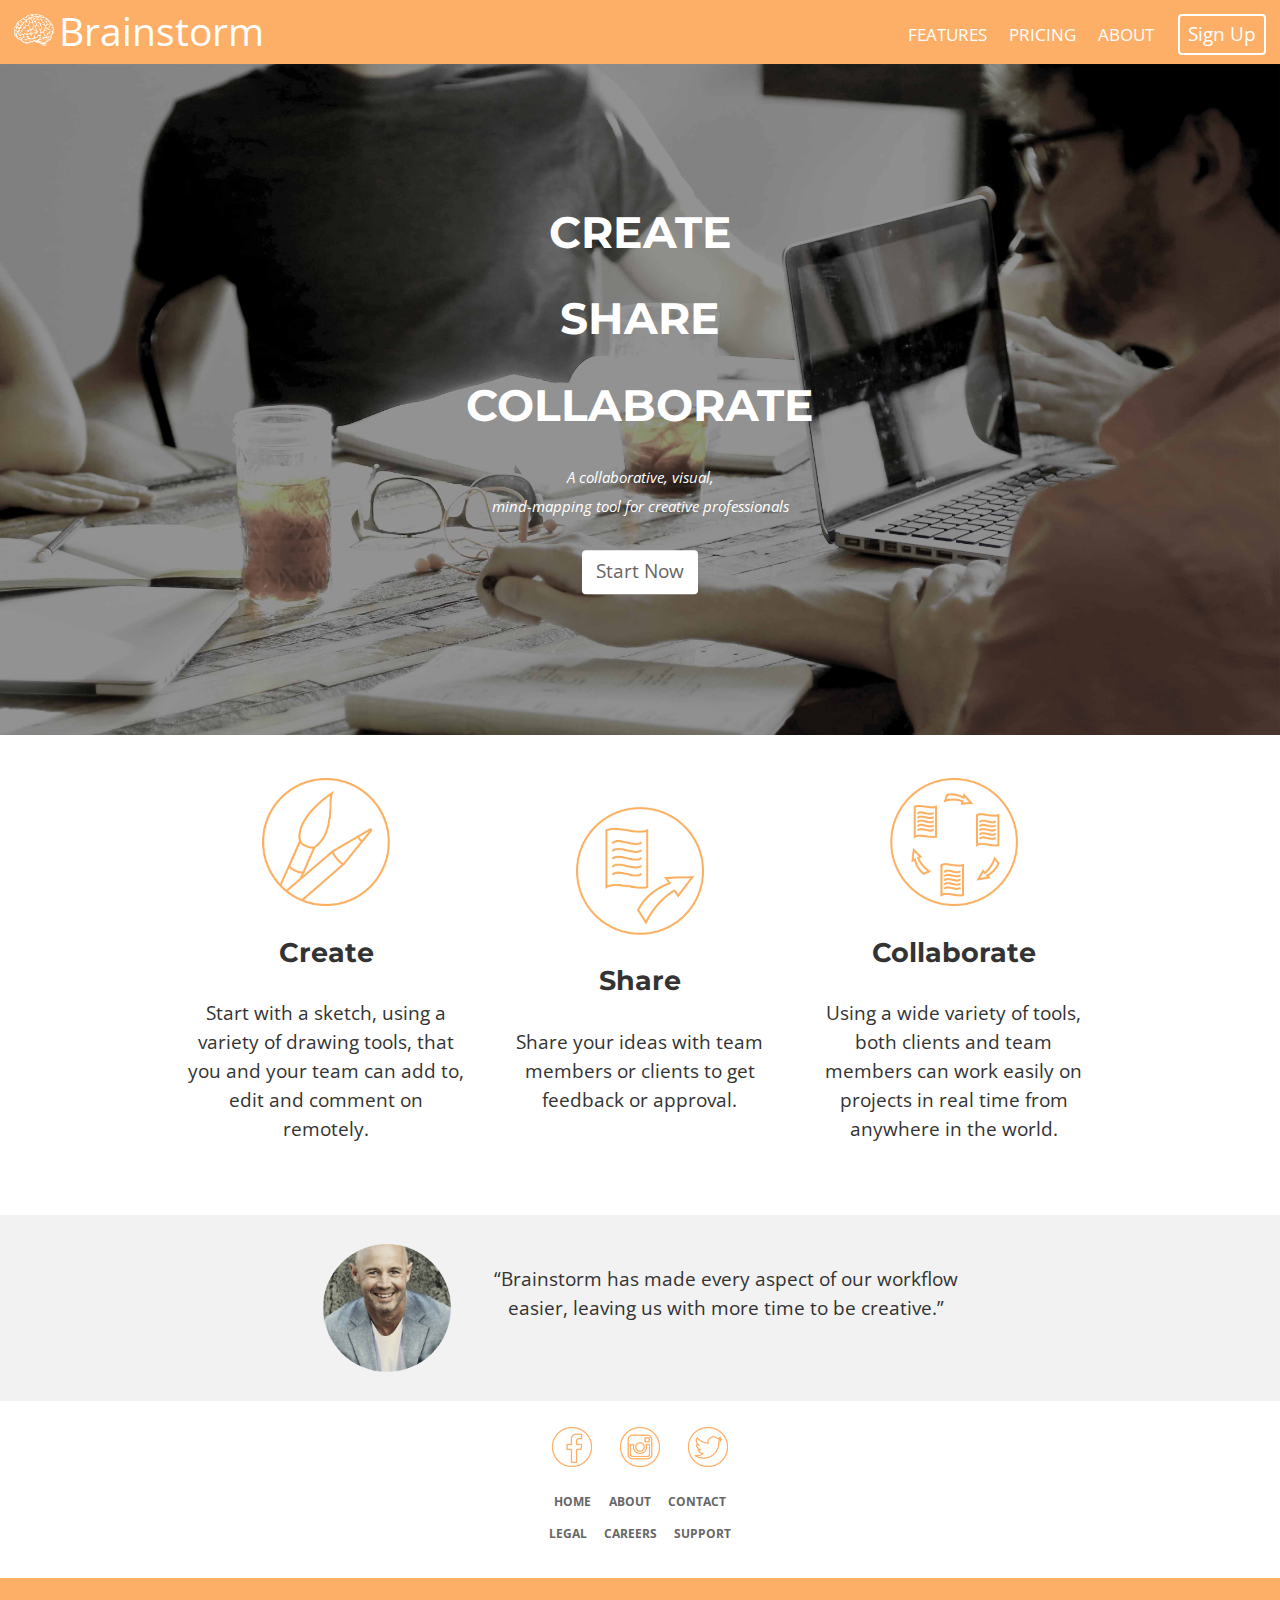
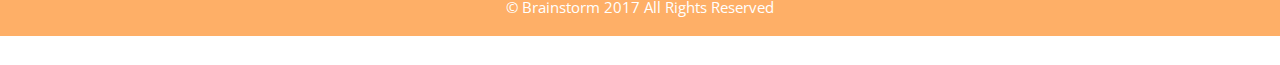
==== commit 3f8797ad: "Added review photos and quotes, fixed errors" ====
--- a/index.html
+++ b/index.html
@@ -15,25 +15,33 @@
 <body>
 
   <header>
-    <div class="grid grid-middle gutter-half headerbar">
-      <div class="unit xs-3-4">
+    <div class="grid gutter-half headerbar">
+      <div class="unit xs-1-2">
         <div class="pad-t-1-2 logowrapper">
           <a href="index.html"><img class="logo" src="images/logo.png" alt=""></a>
         </div>
-        <p class="brain zetta push-quarter"><a href="index.html">Brainstorm</a></p>
+        <p class="brain zetta pad-b-1-8"><a href="index.html">Brainstorm</a></p>
       </div>
-      <div class="unit text-right xs-1-4">
-        <nav class="relative">
+      <div class="unit text-right xs-1-2">
+        <nav class="nav-desk pad-t-1-2">
+          <ul class="nav list-group-inline">
+            <li class="milli"><a class="desk-a" href="tour.html">FEATURES</a></li>
+            <li class="milli"><a class="desk-a" href="pricing.html">PRICING</a></li>
+            <li class="milli"><a class="desk-a" href="about.html">ABOUT</a></li>
+            <li><a class="btn signup-btn" href="sign-up.html">Sign Up</a></li>
+          </ul>
+        </nav>
+        <nav class="nav-mobile">
           <input type="checkbox" class="nav-check" id="nav-check">
           <label class="nav-label pad-t-1-2 pad-b-1-2" for="nav-check">
             <img class="nav-open" src="images/toggle-icon.png" alt="Open Navigation">
             <img class="nav-close" src="images/toggle-close.png" alt="Close Navigation">
           </label>
-          <ul class="nav list-group-inline">
-            <li class="milli"><a href="features.html">FEATURES</a></li>
-            <li class="milli"><a href="pricing">PRICING</a></li>
-            <li class="milli"><a href="log-in.html">LOG IN</a></li>
-            <li><a class="btn signup-btn" href="sign-up.html">Sign Up</a></li>
+          <ul class="nav list-group">
+            <li class="milli"><a class="mobile-a island-quarter" href="tour.html">FEATURES</a></li>
+            <li class="milli"><a class="mobile-a island-quarter" href="pricing.html">PRICING</a></li>
+            <li class="milli"><a class="mobile-a island-quarter" href="about.html">ABOUT</a></li>
+            <li class="milli"><a class="mobile-a island-quarter" href="sign-up.html">Sign Up</a></li>
           </ul>
         </nav>
       </div>
@@ -54,19 +62,19 @@
     </div>
   </header>
 
-  <main class="grid grid-middle">
+  <main class="grid grid-middle gutter wrapper">
     <div class="push island-half text-center unit xs-1 s-1 m-1-2 l-1-3 xl-1-3">
-      <i class="icon push i-128"><img src="images/icon-create.png" alt=""></i>
+      <i class="icon push i-128"><img src="images/feature-create.png" alt=""></i>
       <h3>Create</h3>
       <p>Start with a sketch, using a variety of drawing tools, that you and your team can add to, edit and comment on remotely.</p>
     </div>
     <div class="push island-half text-center unit xs-1 s-1 m-1-2 l-1-3 xl-1-3">
-      <i class="icon push i-128"><img src="images/icon-share.png" alt=""></i>
+      <i class="icon push i-128"><img src="images/feature-share.png" alt=""></i>
       <h3>Share</h3>
       <p>Share your ideas with team members or clients to get feedback or approval.</p>
     </div>
     <div class="push island-half text-center unit xs-1 s-1 m-1 l-1-3 xl-1-3">
-      <i class="icon push i-128"><img src="images/icon-collaborate.png" alt=""></i>
+      <i class="icon push i-128"><img src="images/feature-collaborate.png" alt=""></i>
       <h3>Collaborate</h3>
       <p>Using a wide variety of tools, both clients and team members can work easily on projects in real time from anywhere in the world. </p>
     </div>
@@ -75,7 +83,7 @@
   <section>
     <div class="max-length push-half grid grid-middle">
       <div class="island text-center unit xs-1 s-1 m-1-4 l-1-4 xl-1-4">
-        <i class="icon i-128"><img src="images/person-review-1.png" alt=""></i>
+        <i class="icon i-128"><img src="images/review1@2x.png" alt=""></i>
       </div>
       <div class="island-half text-center unit xs-1 s-1 m-3-4 l-3-4 xl-3-4">
         <p>“Brainstorm has made every aspect of our workflow easier, leaving us with more time to be creative.”</p>
@@ -101,8 +109,8 @@
       <nav>
         <div class="text-center">
           <ul class="footer-nav list-group-inline">
-            <li class="island-quarter bold">HOME</li>
-            <li class="island-quarter bold">ABOUT</li>
+            <li class="island-quarter bold"><a class="a-footer" href="index.html">HOME</a></li>
+            <li class="island-quarter bold"><a class="a-footer" href="about.html">ABOUT</a></li>
             <li class="island-quarter bold">CONTACT</li>
           </ul>
         </div>
@@ -116,7 +124,7 @@
       </nav>
     </div>
     <div class="footerbar">
-      <p class="island-half text-center">© Brainstorm</p>
+      <p class="micro island-half text-center">© Brainstorm 2017 All Rights Reserved</p>
     </div>
   </footer>
 
--- a/css/main.css
+++ b/css/main.css
@@ -1,5 +1,6 @@
 html {
   font-family: "Open Sans", sans-serif;
+  color: #333;
 }
 
 a {
@@ -7,8 +8,29 @@
   color: #fff;
 }
 
+.a-footer {
+  color: #666;
+}
+
+.desk-a {
+  margin-left: 1em;
+}
+
+.mobile-a {
+  display: block;
+  text-align: center;
+  color: #666;
+  background-color: #f2f2f2;
+  padding: .5em 2em;
+}
+
+.mobile-a:hover {
+  background-color: #999;
+  color: #fff;
+}
+
 .headerbar {
-  background-color: #FEAF67;
+  background-color: #feaf67;
   color: #fff;
 }
 
@@ -21,7 +43,6 @@
   display: inline-block;
 }
 
-
 .brain {
   margin: 0;
   display: inline-block;
@@ -35,7 +56,7 @@
 
 h3 {
   font-family: Montserrat, sans-serif;
-  color: #000;
+  color: #333;
 }
 
 ul {
@@ -43,7 +64,7 @@
 }
 
 .footerbar {
-  background-color: #FEAF67;
+  background-color: #feaf67;
   color: #fff;
 }
 
@@ -55,13 +76,13 @@
 .btn {
   background-color: #fff;
   border-radius: 4px;
-  border: 2px solid #FEAF67;
+  border: none;
   color: #666;
 }
 
 .btn:hover {
-  background-color: #FEAF67;
-  border-color: #FEAF67;
+  background-color: #feaf67;
+  border-color: #feaf67;
 }
 
 a .banner-btn {
@@ -73,69 +94,78 @@
 }
 
 .signup-btn {
-  background-color: #FEAF67;
+  background-color: #feaf67;
   border-radius: 4px;
   border: 2px solid #fff;
   color: #fff;
-  padding: .2em .4em .2em;
+  padding: .2em .4em;
   margin-left: 1em;
 }
 
 .signup-btn:hover {
   background-color: #fff;
-  color: #FEAF67;
+  color: #feaf67;
+}
+
+.nav-desk {
+  display: none;
 }
 
 .nav {
   display: none;
 }
 
+.nav-mobile {
+  position: absolute;
+  top: .3em;
+  right: .5em;
+  z-index: 1;
+}
+
 .nav-check {
+  top: -3em;
+}
+
+.nav-check:checked ~ .nav {
+  display: block;
+}
+
+.nav-label {
+  cursor: pointer;
+  display: block;
+  width: 25px;
+}
+
+.nav-open,
+.nav-close {
+  display: block;
+  width: 100%;
+}
+
+.nav-close {
+  display: none;
+}
+
+.nav-check:checked ~ .nav-label .nav-open {
+  display: none;
+}
+
+.nav-check:checked ~ .nav-label .nav-close {
+  display: block;
+}
+
+[type="checkbox"] + label::before {
+  content: " ";
+  display: block;
+  height: 1.8em;
+  margin-right: .3em;
   position: absolute;
   top: -3em;
-}
-
-.nav-check:checked ~ .nav {
-  display: block;
-}
-
-.nav-label {
-  cursor: pointer;
-  display: inline-block;
-  width: 30px;
-}
-
-.nav-open,
-.nav-close {
-  display: block;
-  width: 100%;
-}
-
-.nav-close {
-  display: none;
-}
-
-.nav-check:checked ~ .nav-label .nav-open {
-  display: none;
-}
-
-.nav-check:checked ~ .nav-label .nav-close {
-  display: block;
-}
-
-[type="checkbox"] + label::before {
-    content: " ";
-    display: block;
-    height: 1.8em;
-    margin-right: .3em;
-    position: absolute;
-    vertical-align: middle;
-    top: -3em;
-    width: 1.8em;
-    background-color: #fff;
-    background-size: cover;
-    border: 2px solid #666;
-    line-height: inherit;
+  width: 1.8em;
+  background-color: #fff;
+  background-size: cover;
+  border: 2px solid #666;
+  line-height: inherit;
 }
 
 .img-2,
@@ -171,9 +201,9 @@
 
 .form-button {
   padding: .375em 2em .42em;
-  background-color: #FEAF67;
+  background-color: #feaf67;
   border: 3px solid;
-  border-color: #FEAF67;
+  border-color: #feaf67;
   color: #fff;
 }
 
@@ -211,6 +241,7 @@
 
   .unit-right {
     padding-left: .25rem;
+  }
 
 }
 
@@ -225,6 +256,18 @@
 
   .img-4 {
     display: block;
+  }
+
+  .nav-desk {
+    display: inline-block;
+  }
+
+  .nav {
+    display: inline-block;
+  }
+
+  .nav-mobile {
+    display: none;
   }
 
 }
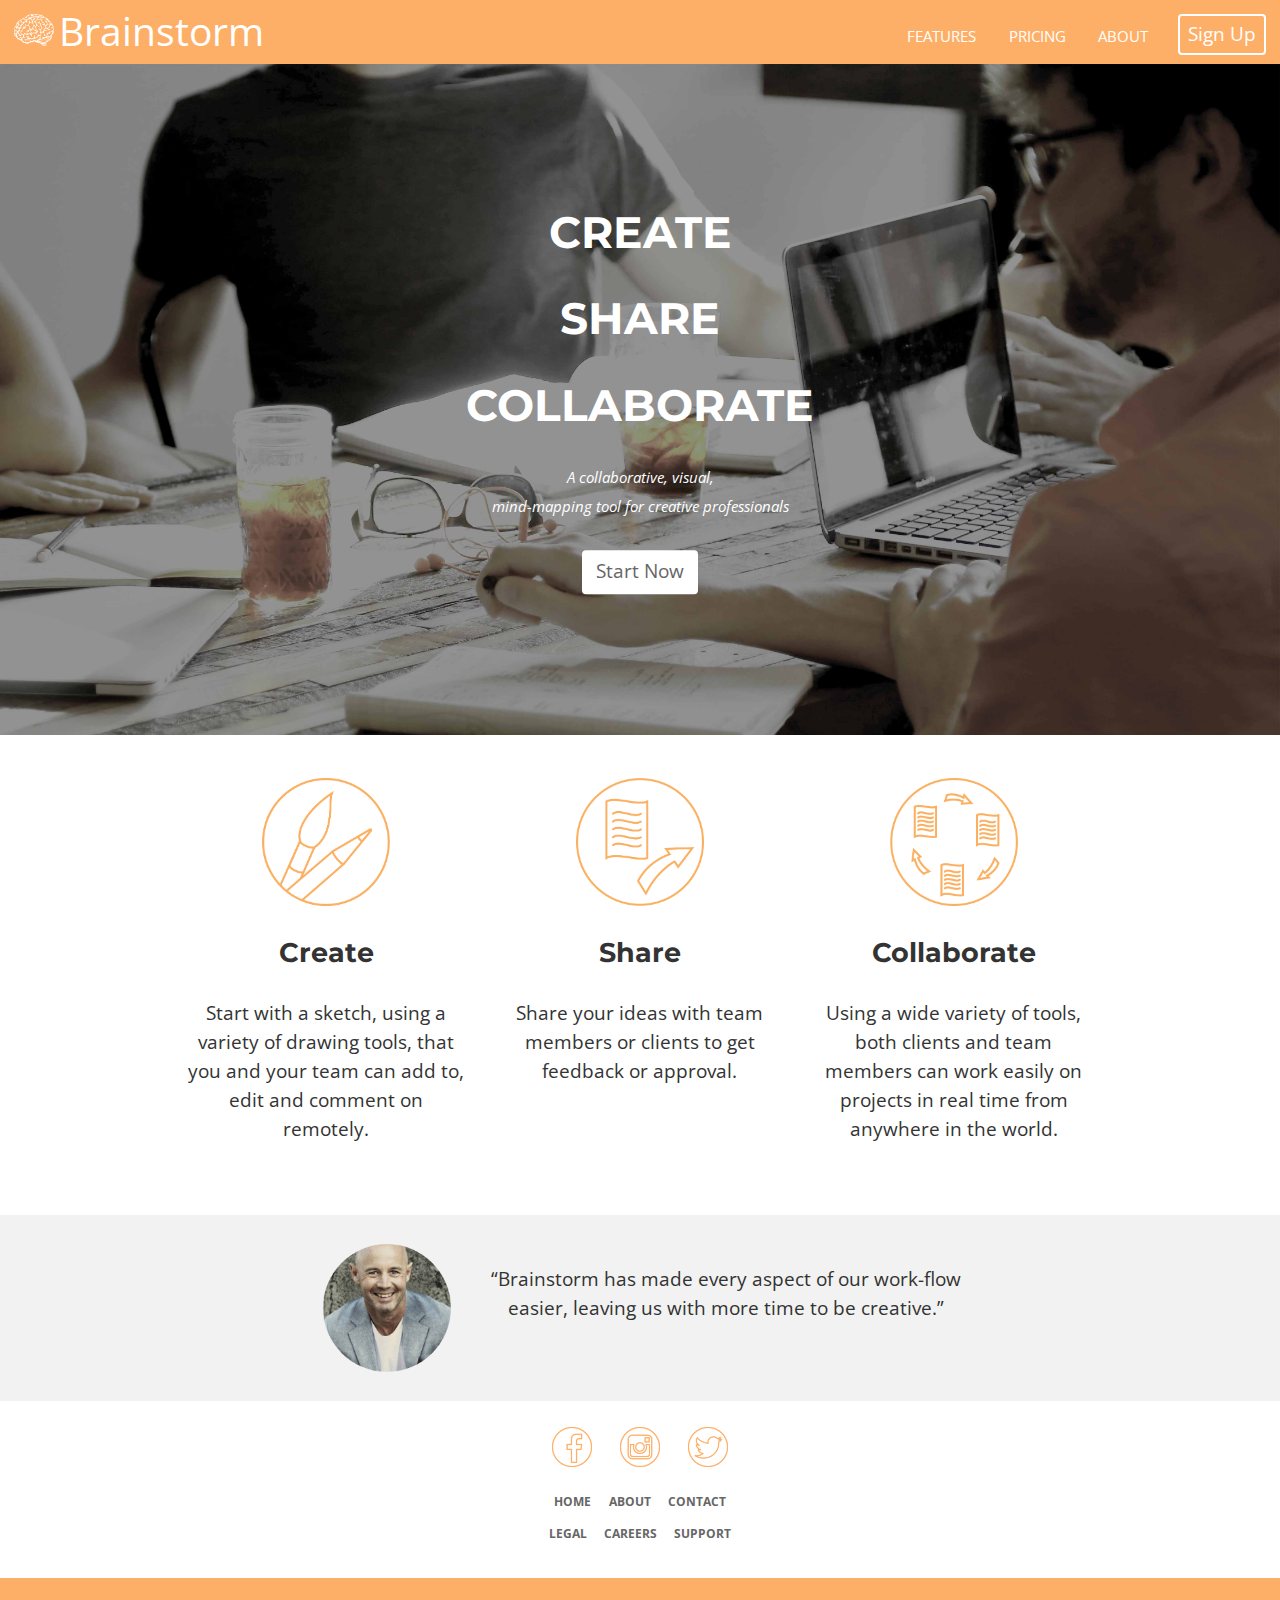
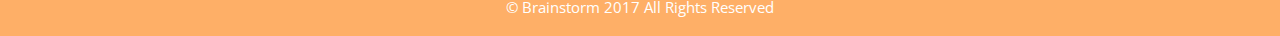
==== commit fc573a59: "Fiddled with all the navigation items" ====
--- a/index.html
+++ b/index.html
@@ -16,18 +16,18 @@
 
   <header>
     <div class="grid gutter-half headerbar">
-      <div class="unit xs-1-2">
+      <div class="unit xs-2-3 s-1-2">
         <div class="pad-t-1-2 logowrapper">
           <a href="index.html"><img class="logo" src="images/logo.png" alt=""></a>
         </div>
         <p class="brain zetta pad-b-1-8"><a href="index.html">Brainstorm</a></p>
       </div>
-      <div class="unit text-right xs-1-2">
+      <div class="unit text-right xs-1-3 s-1-2">
         <nav class="nav-desk pad-t-1-2">
           <ul class="nav list-group-inline">
-            <li class="milli"><a class="desk-a" href="tour.html">FEATURES</a></li>
-            <li class="milli"><a class="desk-a" href="pricing.html">PRICING</a></li>
-            <li class="milli"><a class="desk-a" href="about.html">ABOUT</a></li>
+            <li class="micro"><a class="desk-a" href="tour.html">FEATURES</a></li>
+            <li class="micro"><a class="desk-a" href="pricing.html">PRICING</a></li>
+            <li class="micro"><a class="desk-a" href="about.html">ABOUT</a></li>
             <li><a class="btn signup-btn" href="sign-up.html">Sign Up</a></li>
           </ul>
         </nav>
@@ -41,7 +41,7 @@
             <li class="milli"><a class="mobile-a island-quarter" href="tour.html">FEATURES</a></li>
             <li class="milli"><a class="mobile-a island-quarter" href="pricing.html">PRICING</a></li>
             <li class="milli"><a class="mobile-a island-quarter" href="about.html">ABOUT</a></li>
-            <li class="milli"><a class="mobile-a island-quarter" href="sign-up.html">Sign Up</a></li>
+            <li class="milli"><a class="mobile-a island-quarter" href="sign-up.html">SIGN UP</a></li>
           </ul>
         </nav>
       </div>
@@ -62,7 +62,7 @@
     </div>
   </header>
 
-  <main class="grid grid-middle gutter wrapper">
+  <main class="grid gutter wrapper">
     <div class="push island-half text-center unit xs-1 s-1 m-1-2 l-1-3 xl-1-3">
       <i class="icon push i-128"><img src="images/feature-create.png" alt=""></i>
       <h3>Create</h3>
@@ -86,7 +86,7 @@
         <i class="icon i-128"><img src="images/review1@2x.png" alt=""></i>
       </div>
       <div class="island-half text-center unit xs-1 s-1 m-3-4 l-3-4 xl-3-4">
-        <p>“Brainstorm has made every aspect of our workflow easier, leaving us with more time to be creative.”</p>
+        <p>“Brainstorm has made every aspect of our work-flow easier, leaving us with more time to be creative.”</p>
       </div>
     </div>
   </section>
@@ -124,7 +124,7 @@
       </nav>
     </div>
     <div class="footerbar">
-      <p class="micro island-half text-center">© Brainstorm 2017 All Rights Reserved</p>
+      <p class="push-none micro island-half text-center">© Brainstorm 2017 All Rights Reserved</p>
     </div>
   </footer>
 
--- a/css/main.css
+++ b/css/main.css
@@ -14,6 +14,25 @@
 
 .desk-a {
   margin-left: 1em;
+  padding: .1em .4em;
+}
+
+.desk-a:hover {
+  background-color: #666;
+  border-radius: 4px;
+  border: none;
+  color: #fff;
+  padding: .1em .4em;
+  margin-left: 1em;
+}
+
+.btn-current {
+  background-color: #fff;
+  border-radius: 4px;
+  border: none;
+  color: #feaf67;
+  padding: .1em .4em;
+  margin-left: 1em;
 }
 
 .mobile-a {
@@ -21,7 +40,12 @@
   text-align: center;
   color: #666;
   background-color: #f2f2f2;
-  padding: .5em 2em;
+  padding: .5em 1.3em;
+}
+
+.mobile-current {
+  background-color: #feaf67;
+  color: #fff;
 }
 
 .mobile-a:hover {
@@ -100,6 +124,10 @@
   color: #fff;
   padding: .2em .4em;
   margin-left: 1em;
+}
+
+.signup-current {
+  background-color: #666;
 }
 
 .signup-btn:hover {
@@ -175,6 +203,10 @@
   display: none;
 }
 
+.staff {
+  color: #666;
+}
+
 section {
   background-color: #f2f2f2;
 }
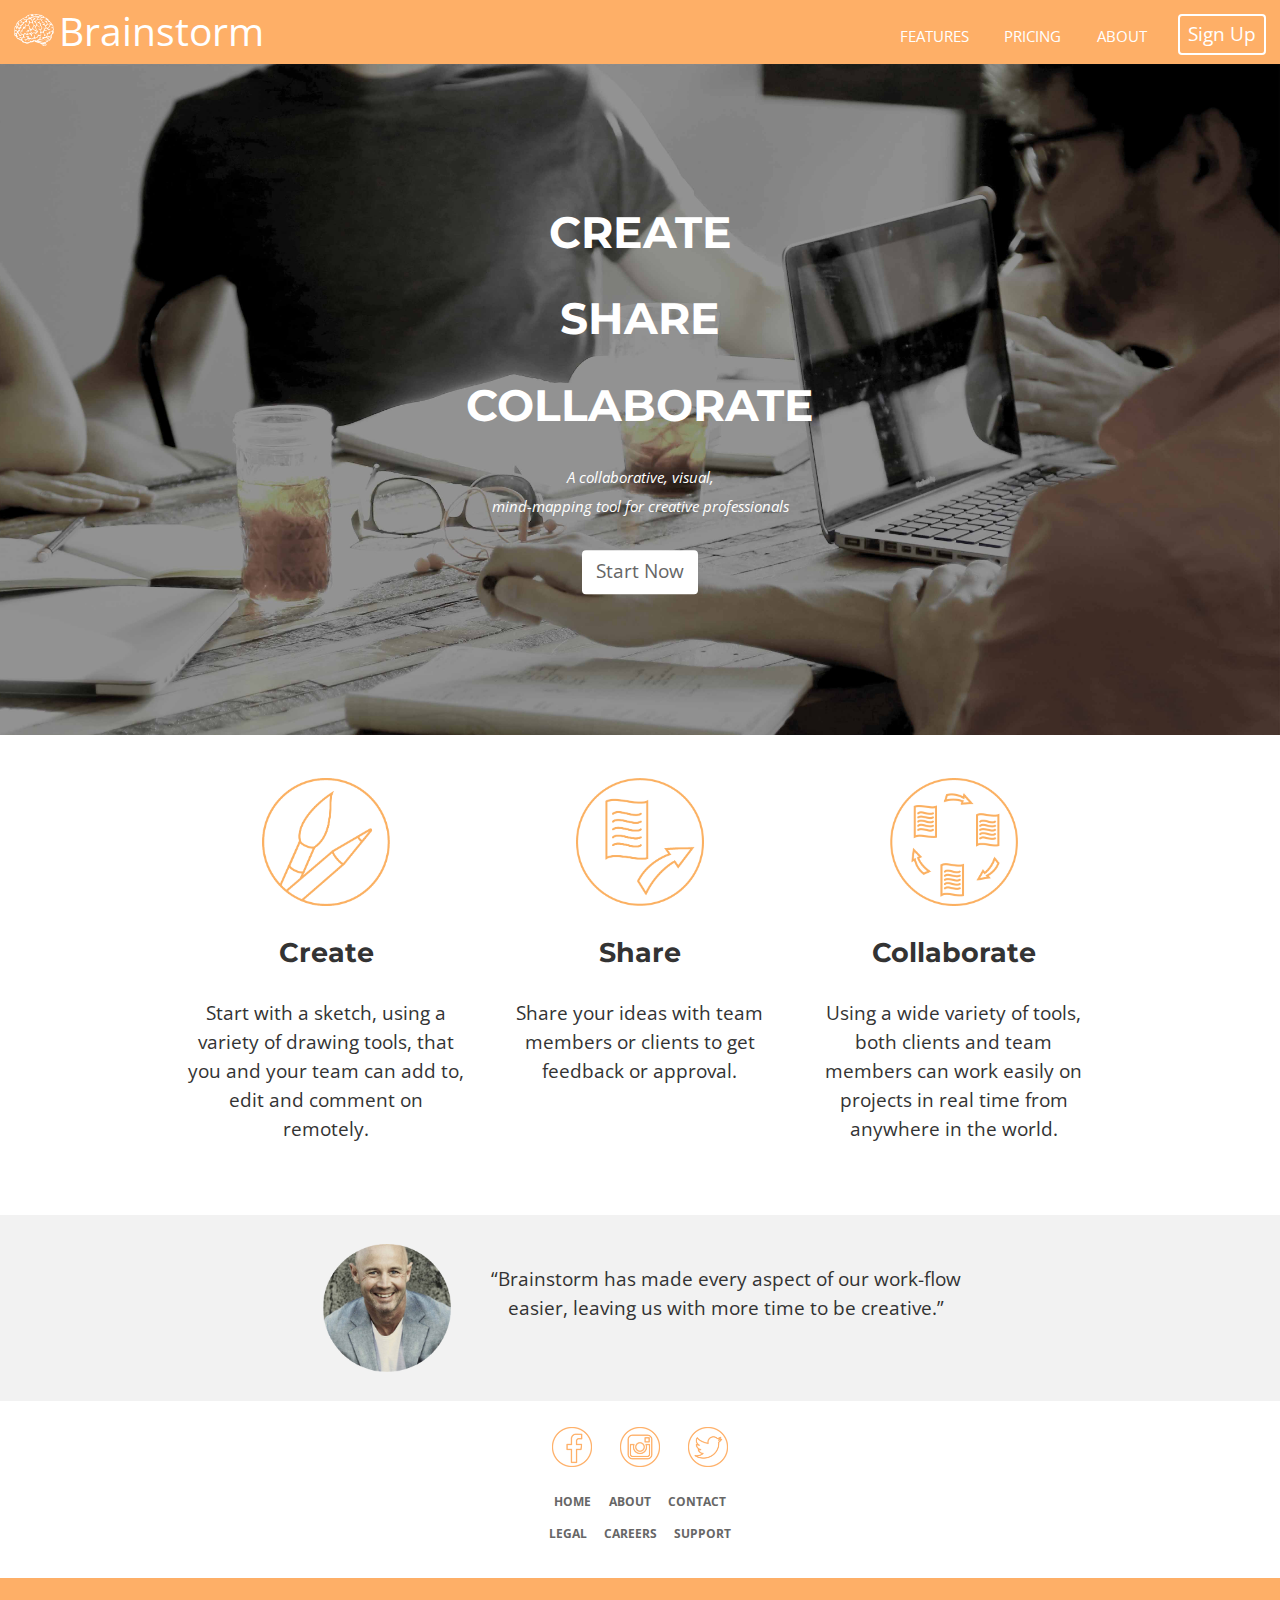
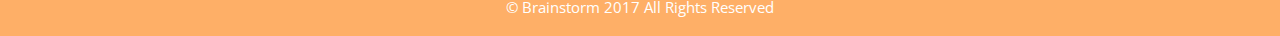
==== commit fae437dd: "Fixed banner image heights, added content." ====
--- a/index.html
+++ b/index.html
@@ -64,26 +64,26 @@
 
   <main class="grid gutter wrapper">
     <div class="push island-half text-center unit xs-1 s-1 m-1-2 l-1-3 xl-1-3">
-      <i class="icon push i-128"><img src="images/feature-create.png" alt=""></i>
+      <i class="icon push i-128"><a href="tour.html"><img src="images/feature-create.png" alt=""></a></i>
       <h3>Create</h3>
       <p>Start with a sketch, using a variety of drawing tools, that you and your team can add to, edit and comment on remotely.</p>
     </div>
     <div class="push island-half text-center unit xs-1 s-1 m-1-2 l-1-3 xl-1-3">
-      <i class="icon push i-128"><img src="images/feature-share.png" alt=""></i>
+      <i class="icon push i-128"><a href="tour.html"><img src="images/feature-share.png" alt=""></a></i>
       <h3>Share</h3>
       <p>Share your ideas with team members or clients to get feedback or approval.</p>
     </div>
     <div class="push island-half text-center unit xs-1 s-1 m-1 l-1-3 xl-1-3">
-      <i class="icon push i-128"><img src="images/feature-collaborate.png" alt=""></i>
+      <i class="icon push i-128"><a href="tour.html"><img src="images/feature-collaborate.png" alt=""></a></i>
       <h3>Collaborate</h3>
-      <p>Using a wide variety of tools, both clients and team members can work easily on projects in real time from anywhere in the world. </p>
+      <p>Using a wide variety of tools, both clients and team members can work easily on projects in real time from anywhere in the world.</p>
     </div>
   </main>
 
   <section>
     <div class="max-length push-half grid grid-middle">
       <div class="island text-center unit xs-1 s-1 m-1-4 l-1-4 xl-1-4">
-        <i class="icon i-128"><img src="images/review1@2x.png" alt=""></i>
+        <i class="icon i-128"><img src="images/review1-2x.png" alt=""></i>
       </div>
       <div class="island-half text-center unit xs-1 s-1 m-3-4 l-3-4 xl-3-4">
         <p>“Brainstorm has made every aspect of our work-flow easier, leaving us with more time to be creative.”</p>
--- a/css/main.css
+++ b/css/main.css
@@ -3,6 +3,11 @@
   color: #333;
 }
 
+.img-maxheight {
+  max-height: 380px;
+  overflow: hidden;
+}
+
 a {
   text-decoration: none;
   color: #fff;
@@ -14,7 +19,7 @@
 
 .desk-a {
   margin-left: 1em;
-  padding: .1em .4em;
+  padding: .3em .5em;
 }
 
 .desk-a:hover {
@@ -22,7 +27,7 @@
   border-radius: 4px;
   border: none;
   color: #fff;
-  padding: .1em .4em;
+  padding: .3em .5em;
   margin-left: 1em;
 }
 
@@ -31,7 +36,7 @@
   border-radius: 4px;
   border: none;
   color: #feaf67;
-  padding: .1em .4em;
+  padding: .3em .5em;
   margin-left: 1em;
 }
 
@@ -40,7 +45,7 @@
   text-align: center;
   color: #666;
   background-color: #f2f2f2;
-  padding: .5em 1.3em;
+  padding: .5em 3em;
 }
 
 .mobile-current {
@@ -145,7 +150,7 @@
 
 .nav-mobile {
   position: absolute;
-  top: .3em;
+  top: .4em;
   right: .5em;
   z-index: 1;
 }
@@ -239,6 +244,24 @@
   color: #fff;
 }
 
+thead {
+  background-color: #feaf67;
+  color: #fff;
+}
+
+tbody th {
+  font-weight: bold;
+  font-style: italic;
+}
+
+tbody tr:nth-child(odd) {
+  background-color: #e2e2e2;
+}
+
+table {
+  min-width: 50em;
+}
+
 @media only screen and (min-width: 25em) {
 
   .img-1,
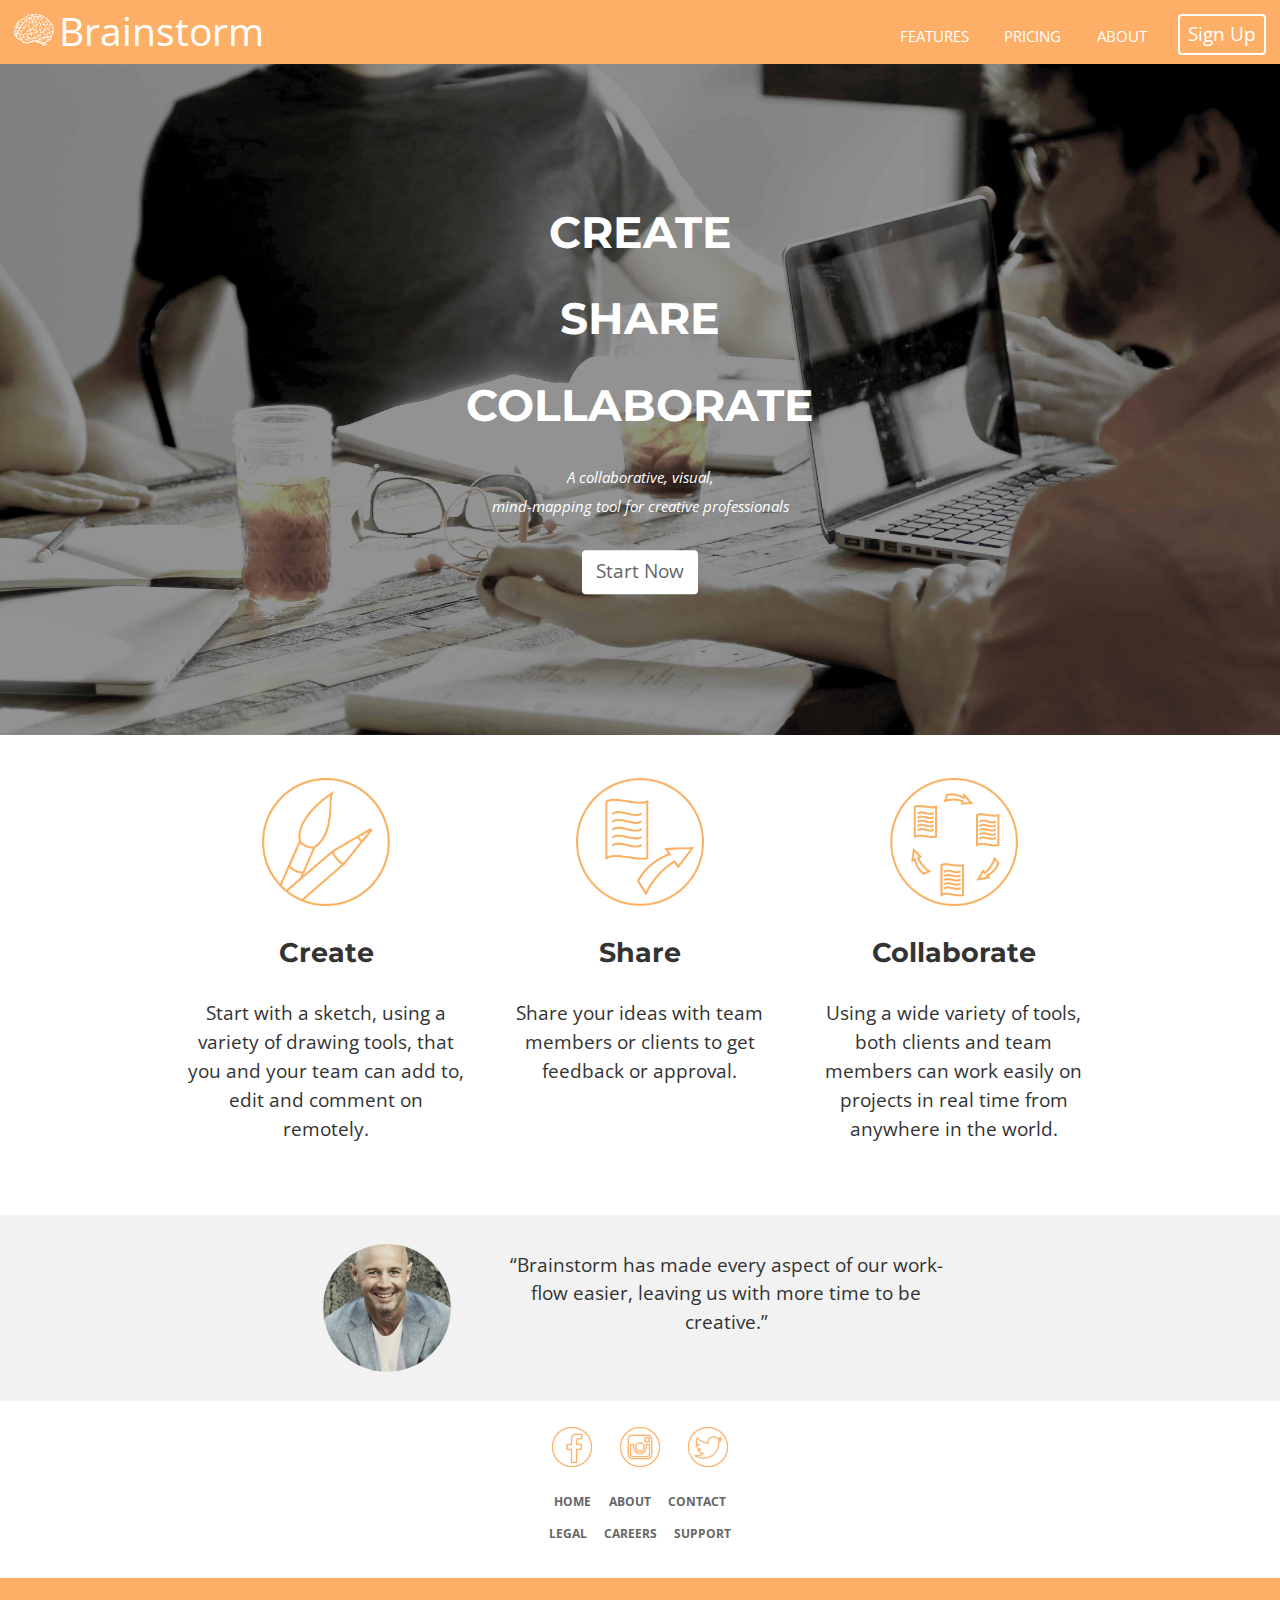
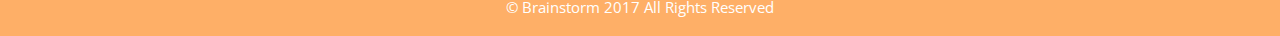
==== commit 00d6628a: "Fixed margins on my reviews. Tried making text left aligned on pricing page, but I liked it centred " ====
--- a/index.html
+++ b/index.html
@@ -82,11 +82,11 @@
 
   <section>
     <div class="max-length push-half grid grid-middle">
-      <div class="island text-center unit xs-1 s-1 m-1-4 l-1-4 xl-1-4">
-        <i class="icon i-128"><img src="images/review1-2x.png" alt=""></i>
+      <div class="embed embed-1by1 island text-center unit xs-1 s-1 m-1-4 l-1-4 xl-1-4">
+        <i class="icon i-128"><img class="embed-item" src="images/review1-2x.png" alt=""></i>
       </div>
       <div class="island-half text-center unit xs-1 s-1 m-3-4 l-3-4 xl-3-4">
-        <p>“Brainstorm has made every aspect of our work-flow easier, leaving us with more time to be creative.”</p>
+        <p class="island-half">“Brainstorm has made every aspect of our work-flow easier, leaving us with more time to be creative.”</p>
       </div>
     </div>
   </section>
--- a/css/main.css
+++ b/css/main.css
@@ -11,6 +11,10 @@
 a {
   text-decoration: none;
   color: #fff;
+}
+
+.dark-grey {
+  color: #333;
 }
 
 .a-footer {
@@ -259,7 +263,15 @@
 }
 
 table {
-  min-width: 50em;
+  min-width: 15em;
+}
+
+.table-features {
+  width: 3em;
+}
+
+.table-details {
+  width: 8em;
 }
 
 @media only screen and (min-width: 25em) {
